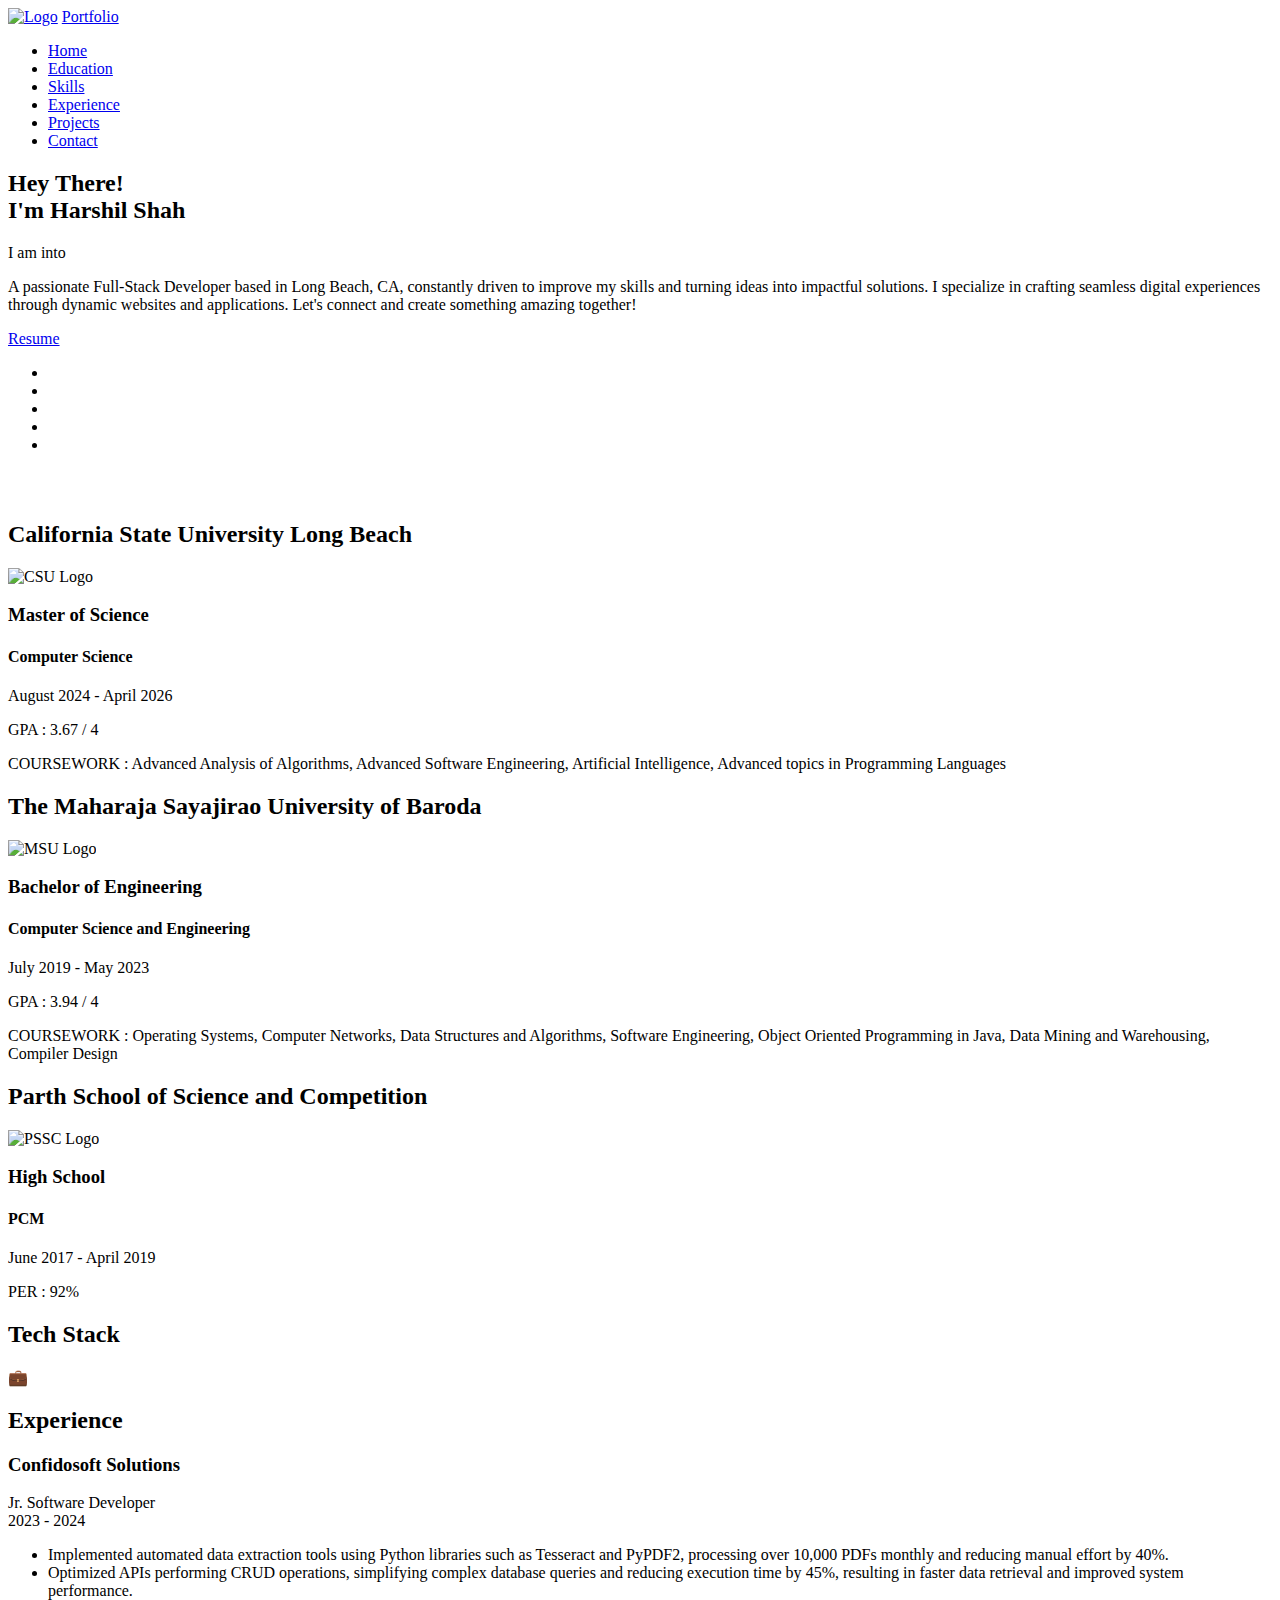
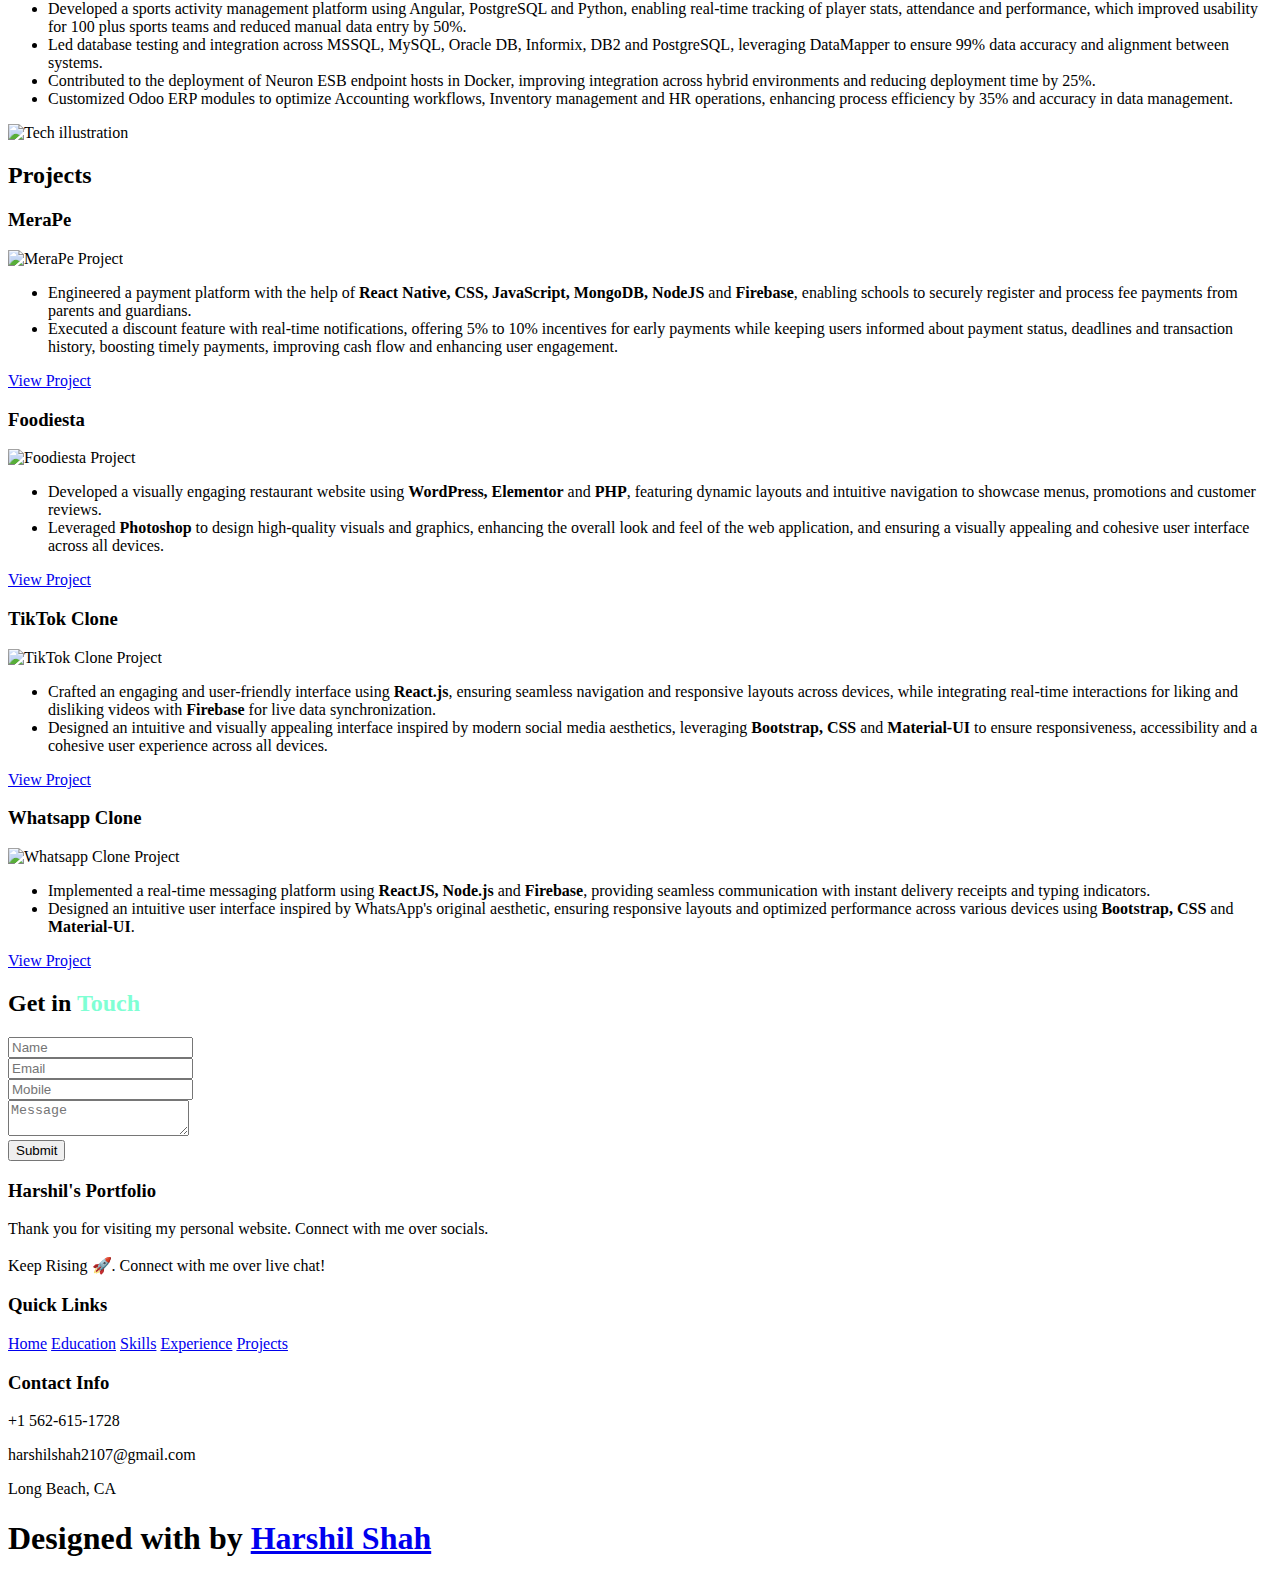
==== index.html @ aabb895e "Error resolved" ====
<!DOCTYPE html>
<html lang="en">

<head>
  <meta charset="UTF-8">
  <meta http-equiv="X-UA-Compatible" content="IE=edge">
  <meta name="viewport" content="width=device-width, initial-scale=1.0">
  <meta name="keywords"
    content="harshil shah, portfolio, harshil, full stack dev, personal portfolio lifecodes, portfolio design, portfolio website, personal portfolio" />
  <meta name="description"
    content="Welcome to Harshil's Portfolio. Full-Stack Web Developer and Android App Developer" />
  <!-- Custom CSS -->
  <link rel="stylesheet" href="./assets/css/style.css">
  <!-- Font Awesome -->
  <link rel="stylesheet" href="https://cdnjs.cloudflare.com/ajax/libs/font-awesome/5.15.3/css/all.min.css" integrity="sha512-iBBXm8fW90+nuLcSKlbmrPcLa0OT92xO1BIsZ+ywDWZCvqsWgccV3gFoRBv0z+8dLJgyAHIhR35VZc2oM/gI1w==" crossorigin="anonymous" referrerpolicy="no-referrer" />
  <!-- Favicon -->
  <link id='favicon' rel="shortcut icon" href="./assets/images/favicon.png" type="image/x-png">
  
  <title>Harshil Shah</title>
</head>

<body oncontextmenu="return false">

  <!-- navbar starts -->
  <header>
    <div class="header-container">
      <div class="logo-container">
        <a href="/"><img class="nameLogo" src="./assets/images/hs.png" alt="Logo"></a>
        <a href="https://www.linkedin.com/in/harshilshah721/" class="logo">Portfolio</a>
      </div>
      <div id="menu" class="fas fa-bars"></div>
      <nav class="navbar">
        <ul>
          <li><a class="active" href="#home">Home</a></li>
          <li><a href="#education">Education</a></li>
          <li><a href="#skills">Skills</a></li>
          <li><a href="#experience">Experience</a></li>
          <li><a href="#work">Projects</a></li>
          <li><a href="#contact">Contact</a></li>
        </ul>
      </nav>
    </div>
  </header>
  <!-- navbar ends -->

  <!-- hero section starts -->
  <section class="home" id="home">

    <div class="content">
      <h2>Hey There!<br /> I'm Harshil <span>Shah</span></h2>
      <p>I am into <span class="typing-text"></span></p>
      <p>A passionate Full-Stack Developer based in Long Beach, CA, constantly driven to improve my skills and turning ideas into impactful solutions. I specialize in crafting seamless digital experiences through dynamic websites and applications. Let's connect and create something amazing together!</p>

      <div class="resume-container">
        <a href="assets/letters/Harshil-Resume.pdf" class="btn" download class="download-icon" target="_blank"
          title="Download Resume"><span>Resume</span>
          <i class="fas fa-arrow-circle-down"></i>
        </a>
      </div>

      <div class="socials ">
        <ul class="social-icons">
          <li><a class="linkedin" aria-label="LinkedIn" href="https://www.linkedin.com/in/harshilshah721/"
              target="_blank"><i class="fab fa-linkedin"></i></a></li>
          <li><a class="github" aria-label="GitHub" href="https://github.com/Harshil721/" target="_blank"><i
                class="fab fa-github"></i></a></li>
          <li><a class="instagram" aria-label="Instagram" href="https://www.instagram.com/harshil.721/"
              target="_blank"><i class="fab fa-instagram"></i></a></li>
          <li><a class="telegram" aria-label="Telegram" href="https://t.me/Harshil721" target="_blank"><i
                class="fab fa-telegram-plane"></i></a></li>
          <li><a class="email" aria-label="Mail" href="mailto:harshilshah2107@gmail.com" target="_blank"><i
                class="fas fa-envelope"></i></a></li>
        </ul>
      </div>
    </div>

    <div class="image">
      <div id="lottie-animation" class="tilt"></div>
    </div>
  </section>
  <!-- hero section ends -->

  <section class="education" id="education">
    <h2 class="heading" style="color: #fff;"><i class="fas fa-graduation-cap"></i> Education </h2>
    <div class="timeline">
      <div class="container left">
        <div class="content">
          <div class="tag">
            <h2>California State University Long Beach</h2>
          </div>
          <div class="desc">
            <img class="imgLogo" src="./assets/images/csulblogo.png" alt="CSU Logo">
            <div class="text-content">
              <h3>Master of Science</h3>
              <h4>Computer Science</h4>
              <p>August 2024 - April 2026</p>
              <p>GPA : 3.67 / 4</p>
            </div>
          </div>
          <div>
            <p class="education-p">
              COURSEWORK : Advanced Analysis of Algorithms, Advanced Software Engineering, Artificial Intelligence, Advanced topics in Programming Languages
            </p>
          </div>
        </div>
      </div>

      <div class="container right">
        <div class="content">
          <div class="tag">
            <h2>The Maharaja Sayajirao University of Baroda</h2>
          </div>
          <div class="desc">
            <img class="imgLogo" src="./assets/images/msulogo.png" alt="MSU Logo">
            <div class="text-content">
              <h3>Bachelor of Engineering</h3>
              <h4>Computer Science and Engineering</h4>
              <p>July 2019 - May 2023</p>
              <p>GPA : 3.94 / 4</p>
            </div>
          </div>
          <div>
            <p class="education-p">
              COURSEWORK : Operating Systems, Computer Networks, Data Structures and Algorithms, Software Engineering, Object Oriented Programming in Java, Data Mining and Warehousing, Compiler Design
            </p>
          </div>
        </div>
      </div>

      <div class="container left">
        <div class="content">
          <div class="tag">
            <h2>Parth School of Science and Competition</h2>
          </div>
          <div class="desc">
            <img class="imgLogo" src="./assets/images/pssclogo.jpg" alt="PSSC Logo">
            <div class="text-content">
              <h3>High School</h3>
              <h4>PCM</h4>
              <p>June 2017 - April 2019</p>
              <p>PER : 92%</p>
            </div>
          </div>
        </div>
      </div>

      <!-- Add more Education entries as needed -->
    </div>
  </section>

  <!-- skills section starts -->
  <section class="skills" id="skills">
    <h2 class="heading"><i class="fas fa-laptop-code"></i> Tech <span>Stack</span></h2>
    <div class="container">
      <div class="row" id="skillsContainer">
      </div>
    </div>
  </section>
  <!-- skills section ends -->

  <section class="experience-section" id="experience">
    <div class="container">
      <div class="section-header">
        <div class="header-content">
          <div class="briefcase-icon">💼</div>
          <h2>Experience</h2>
        </div>
      </div>
      
      <div class="experience-card">
        <div class="card-content">
          <div class="left-content">
            <div class="company-details">
              <h3>Confidosoft Solutions</h3>
              <div class="role">Jr. Software Developer</div>
              <div class="timeline">2023 - 2024</div>
            </div>
            
            <ul class="experience-list">
              <li>
                <div class="dot"></div>
                <span>Implemented automated data extraction tools using <span class="highlight">Python</span> libraries such as <span class="highlight">Tesseract</span> and <span class="highlight">PyPDF2</span>, processing over <span class="highlight">10,000</span> PDFs monthly and reducing manual effort by <span class="highlight">40%</span>.</span>
              </li>
              <li>
                <div class="dot"></div>
                <span>Optimized APIs performing <span class="highlight">CRUD operations</span>, simplifying complex database queries and reducing execution time by <span class="highlight">45%</span>, resulting in faster data retrieval and improved system performance.</span>
              </li>
              <li>
                <div class="dot"></div>
                <span>Developed a sports activity management platform using <span class="highlight">Angular</span>, <span class="highlight">PostgreSQL</span> and <span class="highlight">Python</span>, enabling real-time tracking of player stats, attendance and performance, which improved usability for <span class="highlight">100</span> plus sports teams and reduced manual data entry by <span class="highlight">50%</span>.</span>
              </li>
              <li>
                <div class="dot"></div>
                <span>Led database testing and integration across <span class="highlight">MSSQL, MySQL, Oracle DB, Informix, DB2</span> and <span class="highlight">PostgreSQL</span>, leveraging <span class="highlight">DataMapper</span> to ensure <span class="highlight">99%</span> data accuracy and alignment between systems.</span>
              </li>
              <li>
                <div class="dot"></div>
                <span>Contributed to the deployment of <span class="highlight">Neuron ESB endpoint hosts in Docker</span>, improving integration across hybrid environments and reducing deployment time by <span class="highlight">25%</span>.</span>
              </li>
              <li>
                <div class="dot"></div>
                <span>Customized <span class="highlight">Odoo ERP modules</span> to optimize Accounting workflows, Inventory management and HR operations, enhancing process efficiency by <span class="highlight">35%</span> and accuracy in data management.</span>
              </li>
            </ul>
          </div>
          
          <div class="right-content">
            <div class="image-container">
              <img src="./assets/images/techImg.gif" alt="Tech illustration">
            </div>
          </div>
        </div>
      </div>
    </div>
  </section>

  <!-- work project section starts -->
  <section class="work" id="work">
    <h2 class="heading"><i class="fas fa-laptop-code"></i> Projects</h2>
    
    <div class="projects-container">
      <div class="project-card">
        <h3 class="project-title">MeraPe</h3>
        <img class="project-image" src="./assets/images/merape-img.png" alt="MeraPe Project">
        <div class="project-content">
          <ul class="project-description">
            <li>Engineered a payment platform with the help of <b>React Native, CSS, JavaScript, MongoDB, NodeJS</b> and <b>Firebase</b>, enabling schools to securely register and process fee payments from parents and guardians.</li>
            <li>Executed a discount feature with real-time notifications, offering 5% to 10% incentives for early payments while keeping users informed about payment status, deadlines and transaction history, boosting timely payments, improving cash flow and enhancing user engagement.</li>
          </ul>
          <a href="https://github.com/Harshil721/Merapay" class="github-link" target="_blank">
            <i class="fab fa-github"></i> View Project
          </a>
        </div>
      </div>
  
      <div class="project-card">
        <h3 class="project-title">Foodiesta</h3>
        <img class="project-image" src="./assets/images/foodiesta.png" alt="Foodiesta Project">
        <div class="project-content">
          <ul class="project-description">
            <li>Developed a visually engaging restaurant website using <b>WordPress, Elementor</b> and <b>PHP</b>, featuring dynamic layouts and intuitive navigation to showcase menus, promotions and customer reviews.</li>
            <li>Leveraged <b>Photoshop</b> to design high-quality visuals and graphics, enhancing the overall look and feel of the web application, and ensuring a visually appealing and cohesive user interface across all devices.</li>
          </ul>
          <a href="https://github.com/Harshil721/Foodiesta" class="github-link" target="_blank">
            <i class="fab fa-github"></i> View Project
          </a>
        </div>
      </div>
  
      <div class="project-card">
        <h3 class="project-title">TikTok Clone</h3>
        <img class="project-image" src="./assets/images/tiktok_clone.png" alt="TikTok Clone Project">
        <div class="project-content">
          <ul class="project-description">
            <li>Crafted an engaging and user-friendly interface using <b>React.js</b>, ensuring seamless navigation and responsive layouts across devices, while integrating real-time interactions for liking and disliking videos with <b>Firebase</b> for live data synchronization.</li>
            <li>Designed an intuitive and visually appealing interface inspired by modern social media aesthetics, leveraging <b>Bootstrap, CSS</b> and <b>Material-UI</b> to ensure responsiveness, accessibility and a cohesive user experience across all devices.</li>
          </ul>
          <a href="https://github.com/Harshil721/tiktok-clone" class="github-link" target="_blank">
            <i class="fab fa-github"></i> View Project
          </a>
        </div>
      </div>

      <div class="project-card">
        <h3 class="project-title">Whatsapp Clone</h3>
        <img class="project-image" src="./assets/images/whatsapp-clone.png" alt="Whatsapp Clone Project">
        <div class="project-content">
          <ul class="project-description">
            <li>Implemented a real-time messaging platform using <b>ReactJS, Node.js</b> and <b>Firebase</b>, providing seamless communication with instant delivery receipts and typing indicators.</li>
            <li>Designed an intuitive user interface inspired by WhatsApp's original aesthetic, ensuring responsive layouts and optimized performance across various devices using <b>Bootstrap, CSS</b> and <b>Material-UI</b>.</li>
          </ul>
          <a href="https://github.com/Harshil721/WhatsAppClone" class="github-link" target="_blank">
            <i class="fab fa-github"></i> View Project
          </a>
        </div>
      </div>
    </div>
  </section>
  <!-- work project section ends -->

  <!-- contact section starts -->
  <section class="contact" id="contact">
    <h2 class="heading"><i class="fas fa-headset"></i> Get in <span style="color: aquamarine;">Touch</span></h2>
    <div class="container">
      <div class="content">
        <div class="image-box">
          <div id="email-animation"></div>
        </div>
        <form action="https://formsubmit.co/14391998ef6fe282751af3a85d700f39" method="POST">
          <div class="form-group">
            <div class="field">
              <input type="text" name="name" placeholder="Name" required>
              <i class='fas fa-user'></i>
            </div>
            <div class="field">
              <input type="email" name="email" placeholder="Email" required>
              <i class='fas fa-envelope'></i>
            </div>
            <div class="field">
              <input type="text" name="phone" placeholder="Mobile">
              <i class='fas fa-phone-alt'></i>
            </div>
            <div class="message">
              <textarea placeholder="Message" name="message" required></textarea>
              <i class="fas fa-comment-dots"></i>
            </div>
          </div>
          <div class="button-area">
            <button type="submit">
              Submit 
            </button>
          </div>
        </form>
      </div>
    </div>
  </section>
  <!-- contact section ends -->


  <!-- footer section starts -->
  <section class="footer">

    <div class="box-container">

      <div class="box">
        <h3>Harshil's Portfolio</h3>
        <p>Thank you for visiting my personal website. Connect with me over socials. <br /> <br /> Keep Rising 🚀.
          Connect with me over live chat!</p>
      </div>

      <div class="box">
        <h3>Quick Links</h3>
        <a href="#home"><i class="fas fa-chevron-circle-right"></i> Home</a>
        <a href="#education"><i class="fas fa-chevron-circle-right"></i> Education</a>
        <a href="#skills"><i class="fas fa-chevron-circle-right"></i> Skills</a>
        <a href="#experience"><i class="fas fa-chevron-circle-right"></i> Experience</a>
        <a href="#work"><i class="fas fa-chevron-circle-right"></i> Projects</a>
      </div>

      <div class="box">
        <h3>Contact Info</h3>
        <p> <i class="fas fa-phone"></i>+1 562-615-1728</p>
        <p> <i class="fas fa-envelope"></i>harshilshah2107@gmail.com</p>
        <p> <i class="fas fa-map-marked-alt"></i>Long Beach, CA</p>
        <div class="share">

          <a href="https://www.linkedin.com/in/harshilshah721" class="fab fa-linkedin" aria-label="LinkedIn"
            target="_blank"></a>
          <a href="https://github.com/Harshil721" class="fab fa-github" aria-label="GitHub" target="_blank"></a>
          <a href="https://www.instagram.com/harshil.721/" class="fab fa-instagram" aria-label="Instagram"
            target="_blank"></a>
          <a href="https://t.me/Harshil721" class="fab fa-telegram-plane" aria-label="Telegram" target="_blank"></a>
          <a href="mailto:harshilshah2107@gmail.com" class="fas fa-envelope" aria-label="Mail" target="_blank"></a>
        </div>
      </div>
    </div>

    <h1 class="credit">Designed with <i class="fa fa-heart pulse"></i> by <a
        href="https://www.linkedin.com/in/harshilshah721"> Harshil Shah</a></h1>

  </section>
  <!-- footer section ends -->

  <!-- scroll top btn -->
  <a href="#home" aria-label="ScrollTop" class="fas fa-angle-up" id="scroll-top"></a>
  <!-- scroll back to top -->

  <!-- ==== ALL MAJOR JAVASCRIPT CDNS STARTS ==== -->
  <!-- jquery cdn -->
  <script src="https://cdnjs.cloudflare.com/ajax/libs/jquery/3.6.0/jquery.min.js"
    integrity="sha512-894YE6QWD5I59HgZOGReFYm4dnWc1Qt5NtvYSaNcOP+u1T9qYdvdihz0PPSiiqn/+/3e7Jo4EaG7TubfWGUrMQ=="
    crossorigin="anonymous" referrerpolicy="no-referrer"></script>

  <!-- typed.js cdn -->
  <script src="https://cdnjs.cloudflare.com/ajax/libs/typed.js/2.0.5/typed.min.js"
    integrity="sha512-1KbKusm/hAtkX5FScVR5G36wodIMnVd/aP04af06iyQTkD17szAMGNmxfNH+tEuFp3Og/P5G32L1qEC47CZbUQ=="
    crossorigin="anonymous" referrerpolicy="no-referrer"></script>

  <!-- particle.js links -->
  <script src="https://cdnjs.cloudflare.com/ajax/libs/bodymovin/5.10.2/lottie.min.js"></script>

  <script>
    // Load the JSON animation using Lottie
    lottie.loadAnimation({
      container: document.getElementById('lottie-animation'), // the container to render the animation
      renderer: 'svg',
      loop: true,
      autoplay: true,
      path: './assets/animations/home.json' // Update the path to your JSON file
    });

    const animationContainer = document.getElementById('lottie-animation');
    animationContainer.style.width = '400px';
    animationContainer.style.height = '395px';
    animationContainer.style.marginLeft = '50px';
  </script>

  <script>
    // Load the Lottie Animation
    lottie.loadAnimation({
      container: document.getElementById('email-animation'), // Animation container
      renderer: 'svg',
      loop: true,
      autoplay: true,
      path: './assets/animations/backend.json', // Replace with actual JSON path
    });

    const emailAnimationContainer = document.getElementById('email-animation');
    emailAnimationContainer.style.width = '400px';
    emailAnimationContainer.style.height = '395px';
    
  </script>

  <!-- scroll reveal anim -->
  <script src="https://unpkg.com/scrollreveal"></script>

  <!-- ==== ALL MAJOR JAVASCRIPT CDNS ENDS ==== -->

  <script src="./assets/js/script.js"></script>

</body>

</html>
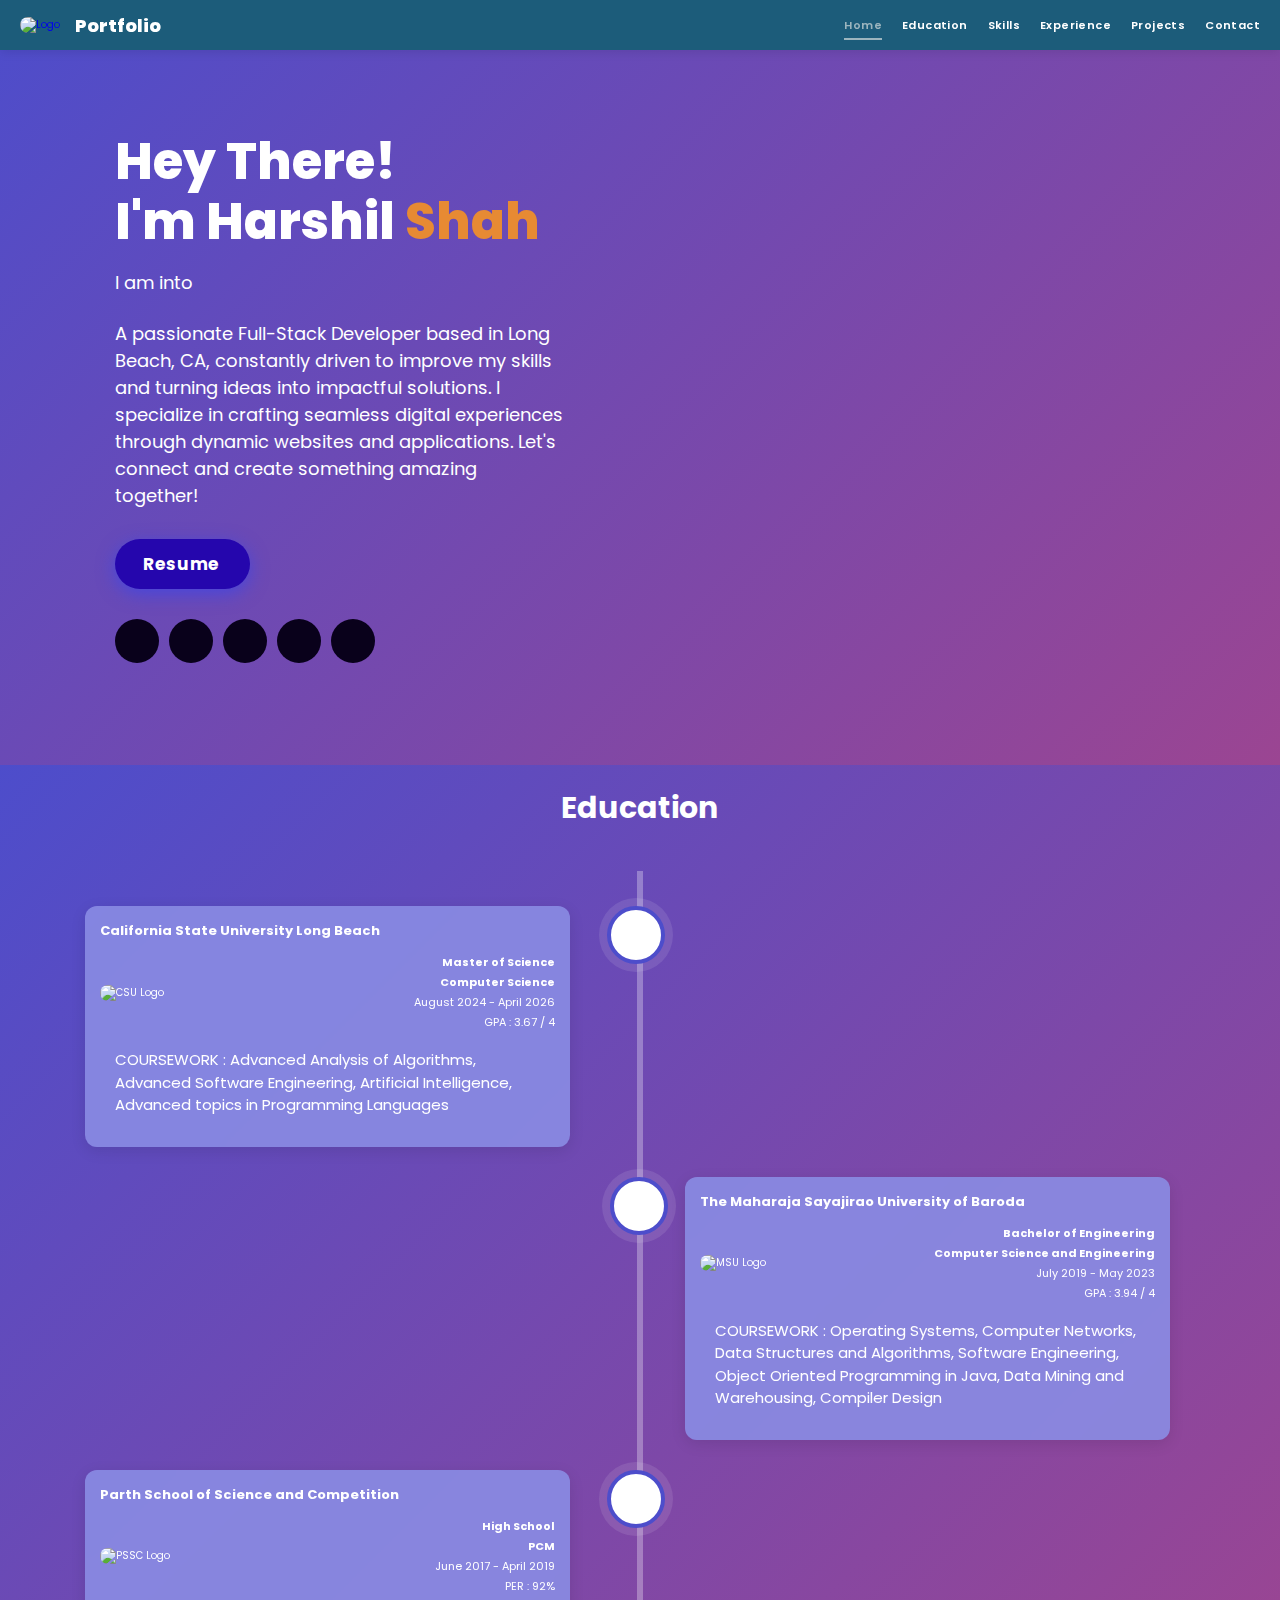
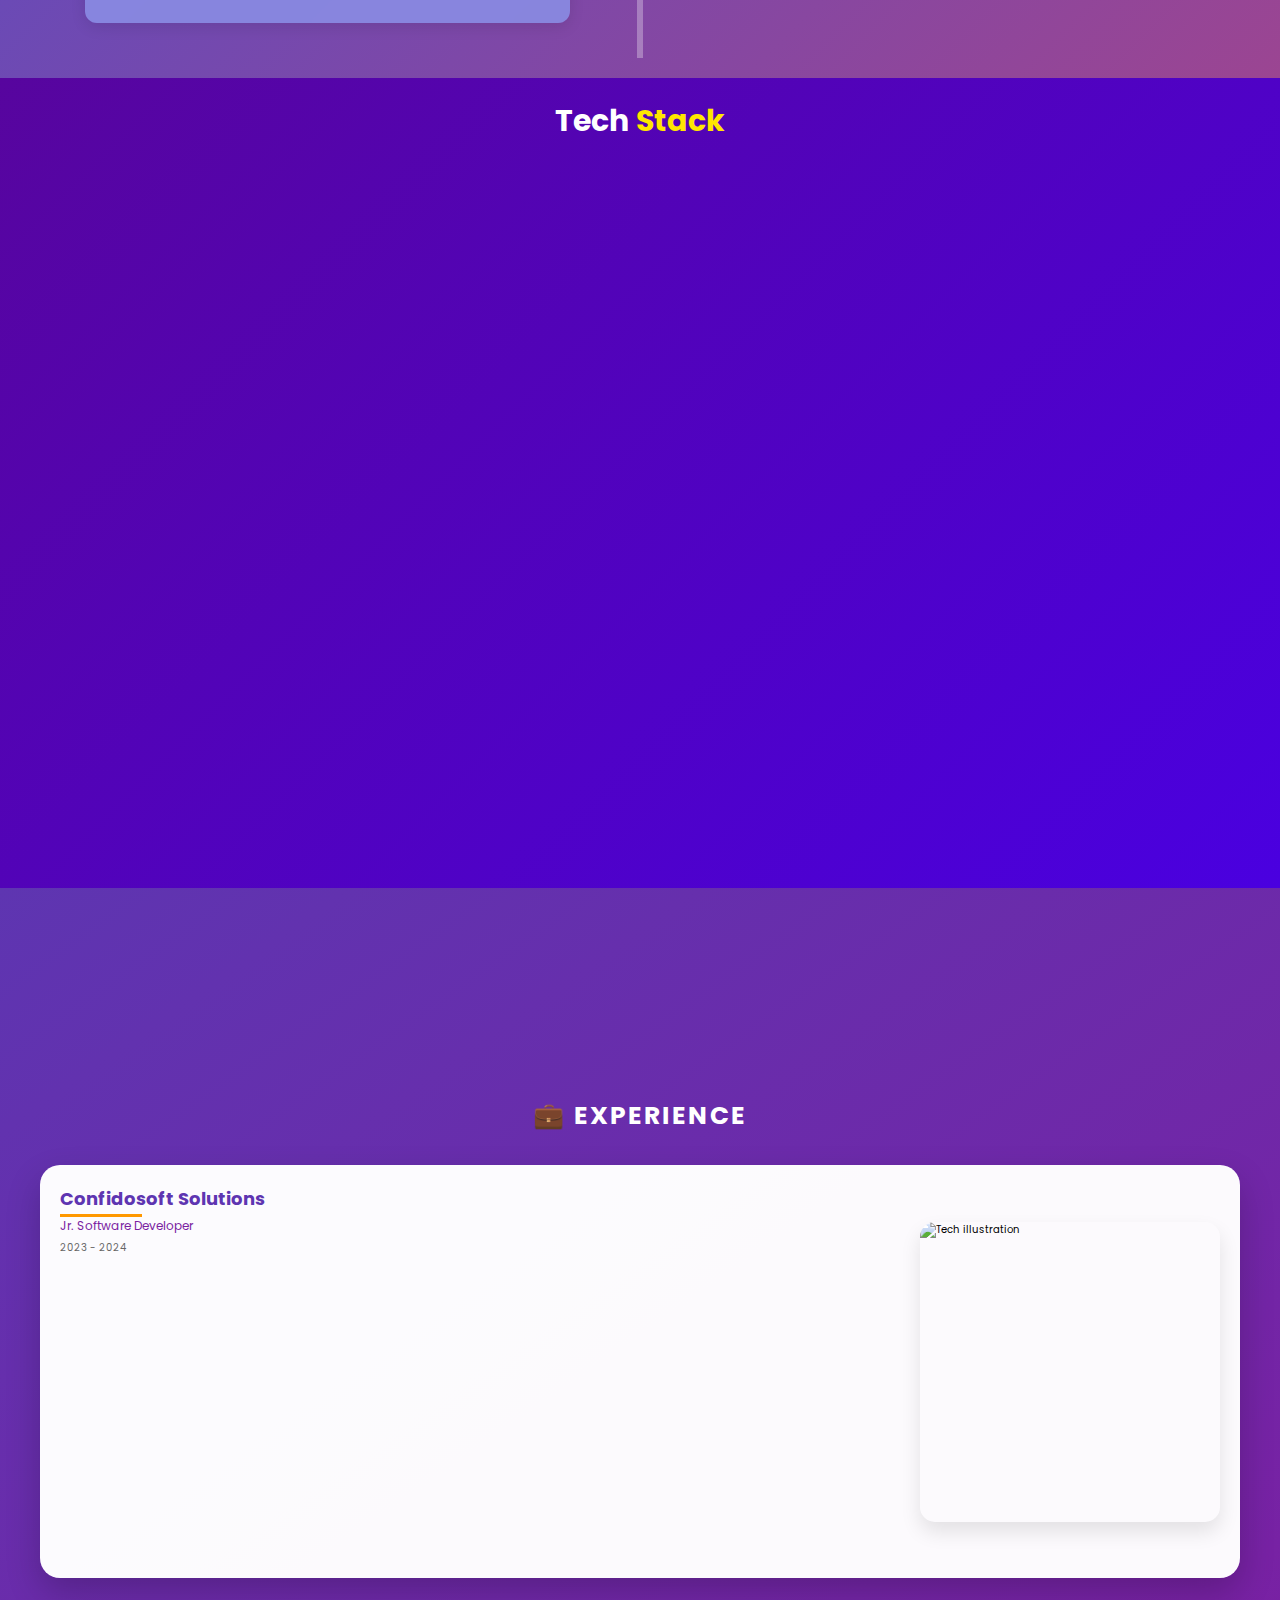
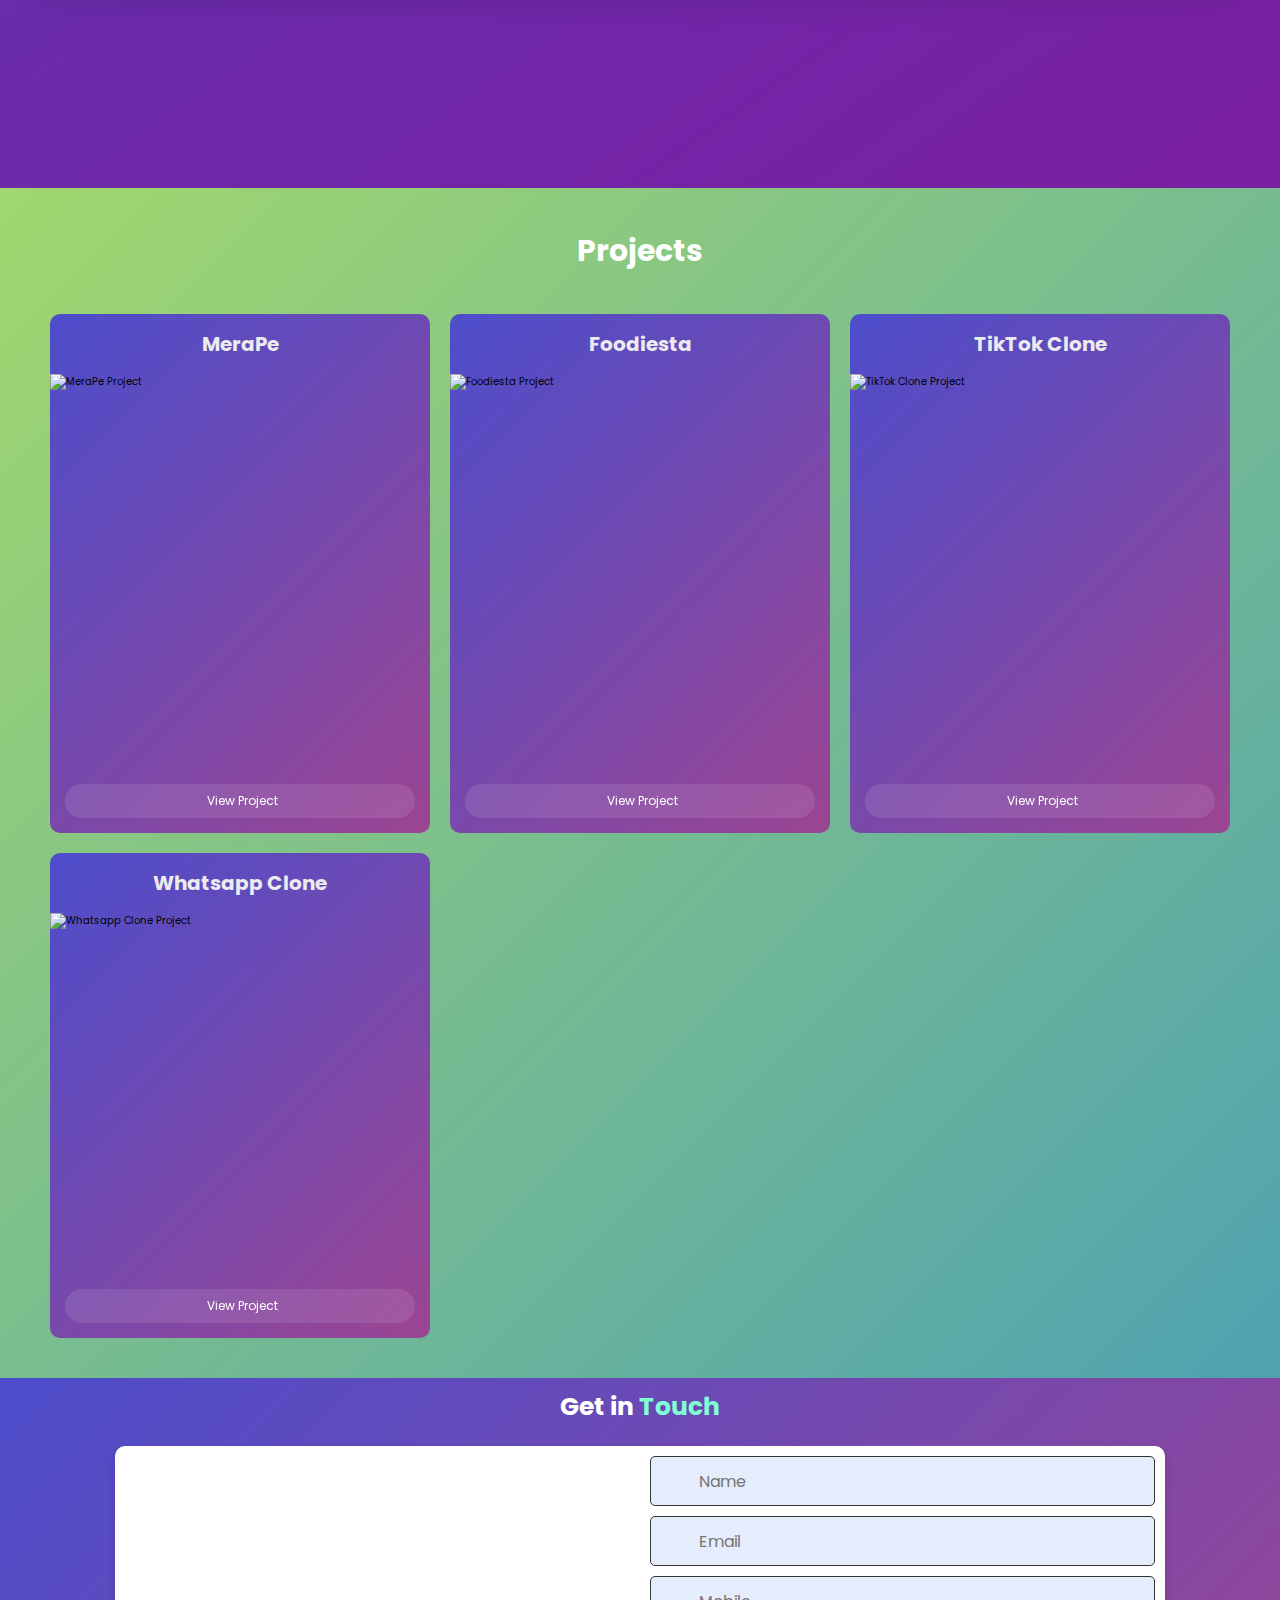
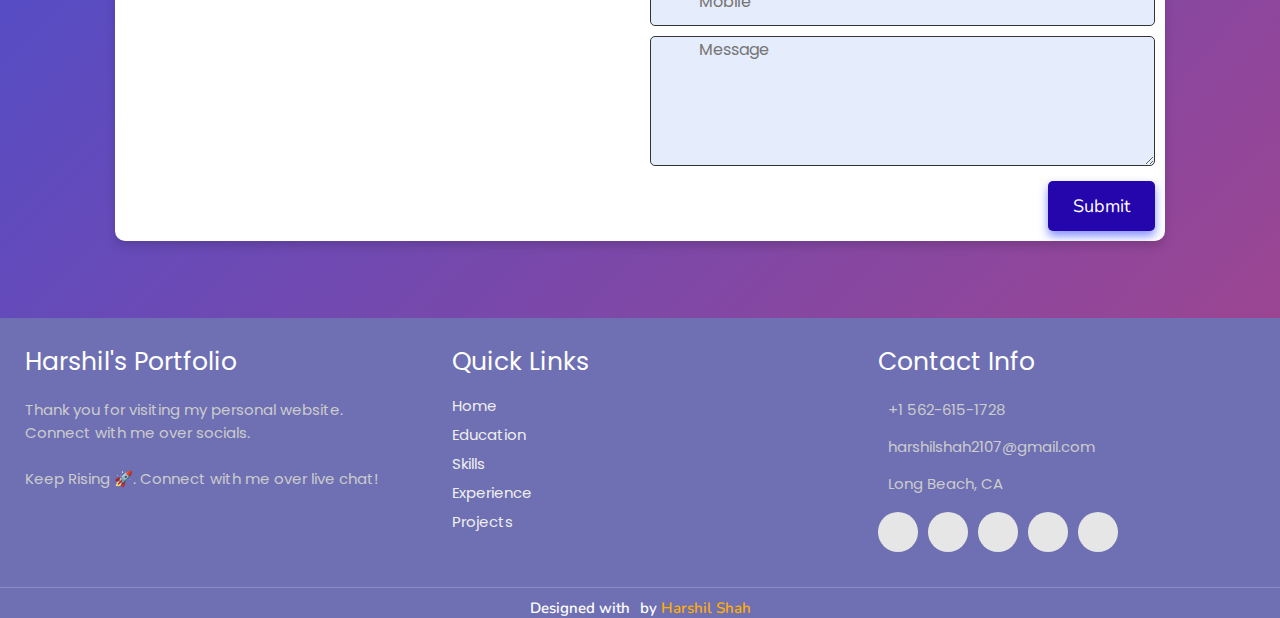
==== commit 151fc484: "Form submission and navbar improvements" ====
--- a/index.html
+++ b/index.html
@@ -28,6 +28,7 @@
         <a href="/"><img class="nameLogo" src="./assets/images/hs.png" alt="Logo"></a>
         <a href="https://www.linkedin.com/in/harshilshah721/" class="logo">Portfolio</a>
       </div>
+      
       <div id="menu" class="fas fa-bars"></div>
       <nav class="navbar">
         <ul>
--- a/assets/css/style.css
+++ b/assets/css/style.css
@@ -0,0 +1,1800 @@
+@import url("https://fonts.googleapis.com/css2?family=Poppins:wght@400;600;700&display=swap");
+@import url("https://fonts.googleapis.com/css2?family=Nunito:ital,wght@0,300;0,400;0,600;0,700;1,300;1,400&display=swap");
+
+* {
+  margin: 0;
+  padding: 0;
+  box-sizing: border-box;
+  text-decoration: none;
+  outline: none;
+  border: none;
+  text-transform: none;
+  transition: all 0.2s linear;
+}
+html {
+  font-size: 62.5%;
+  overflow-x: hidden;
+  scroll-behavior: smooth;
+}
+body {
+  background: #f7f7f7;
+  font-family: "Poppins", sans-serif;
+}
+
+*::selection {
+  background: #2b3dda;
+  color: #fff;
+}
+
+html {
+  font-size: 62.5%;
+  overflow-x: hidden;
+}
+html::-webkit-scrollbar {
+  width: 0.8rem;
+}
+html::-webkit-scrollbar-track {
+  background: rgb(235, 202, 245);
+}
+html::-webkit-scrollbar-thumb {
+  background: #420177;
+}
+
+/* pre loader start */
+.loader-container {
+  position: fixed;
+  top: 0;
+  left: 0;
+  z-index: 10000;
+  background: #e6eff1;
+  display: flex;
+  align-items: center;
+  justify-content: center;
+  height: 100%;
+  width: 100%;
+}
+
+.nameLogo
+{
+  height: 35px;
+  width: 35px;
+  border-radius: 17px;
+  margin-right: 5px;
+}
+
+.imgLogo
+{
+  height: 75px;
+  width: 75px;
+  border-radius: 15px;
+}
+
+/* navbar starts */
+header {
+  position: fixed;
+  top: 0;
+  left: 0;
+  right: 0;
+  z-index: 1000;
+  background-color: #1c5c7a;
+  box-shadow: 0 2px 10px rgba(0, 0, 0, 0.1);
+  padding: 0.5rem 2rem;
+  transition: all 0.3s ease;
+}
+
+header.scrolled {
+  background-color: rgba(28, 92, 122, 0.95);
+  backdrop-filter: blur(10px);
+  padding: 0.3rem 2rem;
+}
+
+.header-container {
+  max-width: 1400px;
+  margin: 0 auto;
+  display: flex;
+  align-items: center;
+  justify-content: space-between;
+  height: 4rem;
+}
+
+.logo-container {
+  display: flex;
+  align-items: center;
+  gap: 1rem;
+}
+
+.nameLogo {
+  height: 3rem;
+  width: auto;
+  transition: transform 0.3s ease;
+}
+
+.nameLogo:hover {
+  transform: scale(1.05);
+}
+
+.logo {
+  font-size: 1.8rem;
+  font-weight: 800;
+  color: #fff;
+  text-decoration: none;
+  transition: all 0.3s ease;
+}
+
+.logo:hover {
+  color: #f93838;
+  transform: translateY(-2px);
+}
+
+.navbar {
+  margin-left: auto;
+}
+
+.navbar ul {
+  list-style: none;
+  display: flex;
+  gap: 2rem;
+  margin: 0;
+  padding: 0;
+}
+
+.navbar ul li {
+  position: relative;
+}
+
+.navbar ul li a {
+  font-size: 1.1rem;
+  color: #fff;
+  font-weight: 600;
+  text-decoration: none;
+  letter-spacing: 0.04rem;
+  padding: 0.5rem 0;
+  transition: all 0.3s ease;
+  position: relative;
+}
+
+.navbar ul li a::after {
+  content: '';
+  position: absolute;
+  bottom: -2px;
+  left: 0;
+  width: 0;
+  height: 2px;
+  background-color: #9cb5be;
+  transition: width 0.3s ease;
+}
+
+.navbar ul li a:hover::after,
+.navbar ul li a.active::after {
+  width: 100%;
+}
+
+.navbar ul li a:hover,
+.navbar ul li a.active {
+  color: #9cb5be;
+}
+#menu {
+  font-size: 2rem;
+  cursor: pointer;
+  color: #fff;
+  display: none;
+  z-index: 1001;
+}
+
+@media (max-width: 768px) {
+  #menu {
+    display: block !important;  /* Force display of menu icon */
+  }
+
+  .navbar {
+    position: fixed;
+    top: 4.8rem;
+    right: -100%;
+    width: 80%;
+    max-width: 300px;
+    height: calc(100vh - 4.8rem);
+    background-color: #3d4095;
+    transition: all 0.3s ease-in-out;
+    box-shadow: -5px 0 15px rgba(0, 0, 0, 0.1);
+    overflow-y: auto;
+    z-index: 1000;
+  }
+
+  .navbar.nav-toggle {
+    right: 0;
+  }
+
+  .navbar ul {
+    flex-direction: column;
+    padding: 2rem;
+    gap: 1rem;
+  }
+
+  .navbar ul li {
+    width: 100%;
+  }
+
+  .navbar ul li a {
+    display: block;
+    padding: 1rem;
+    font-size: 1.2rem;
+    border-radius: 0.5rem;
+    transition: all 0.3s ease;
+  }
+}
+
+#menu:hover {
+  transform: scale(1.1);
+}
+
+@media (max-width: 1024px) {
+  .header-container {
+    padding: 0 1rem;
+  }
+  
+  .logo {
+    font-size: 1.6rem;
+  }
+  
+  .navbar ul {
+    gap: 1.5rem;
+  }
+}
+
+@media (max-width: 768px) {
+  #menu {
+    display: block !important;  /* Force display of menu icon */
+  }
+
+  .navbar {
+    position: fixed;
+    top: 4.8rem;
+    right: -100%;
+    width: 80%;
+    max-width: 300px;
+    height: calc(100vh - 4.8rem);
+    background-color: #3d4095;
+    transition: all 0.3s ease-in-out;
+    box-shadow: -5px 0 15px rgba(0, 0, 0, 0.1);
+    overflow-y: auto;
+    z-index: 1000;
+  }
+
+  .navbar.nav-toggle {
+    right: 0;
+  }
+
+  .navbar ul {
+    flex-direction: column;
+    padding: 2rem;
+    gap: 1rem;
+  }
+
+  .navbar ul li {
+    width: 100%;
+  }
+
+  .navbar ul li a {
+    display: block;
+    padding: 1rem;
+    font-size: 1.2rem;
+    border-radius: 0.5rem;
+    transition: all 0.3s ease;
+  }
+}
+
+@media (max-width: 480px) {
+  .logo-container {
+    gap: 0.5rem;
+  }
+  
+  .nameLogo {
+    height: 2.5rem;
+  }
+  
+  .logo {
+    font-size: 1.4rem;
+  }
+
+  .navbar {
+    width: 100%;
+    max-width: none;
+  }
+}
+
+/* Animation for menu items */
+@keyframes slideIn {
+  from {
+    opacity: 0;
+    transform: translateX(100px);
+  }
+  to {
+    opacity: 1;
+    transform: translateX(0);
+  }
+}
+
+.nav-toggle ul li {
+  animation: slideIn 0.3s ease forwards;
+  opacity: 0;
+}
+
+.nav-toggle ul li:nth-child(1) { animation-delay: 0.1s; }
+.nav-toggle ul li:nth-child(2) { animation-delay: 0.2s; }
+.nav-toggle ul li:nth-child(3) { animation-delay: 0.3s; }
+.nav-toggle ul li:nth-child(4) { animation-delay: 0.4s; }
+.nav-toggle ul li:nth-child(5) { animation-delay: 0.5s; }
+.nav-toggle ul li:nth-child(6) { animation-delay: 0.6s; }
+/* hamburger icon ends */
+
+.home {
+  background: linear-gradient(135deg, #4d4dcb, #9b4592);
+  display: flex;
+  flex-wrap: wrap;
+  gap: 3rem;
+  min-height: 85vh;
+  align-items: center;
+  padding: 5rem 9%;
+  overflow-x: hidden;
+}
+
+.home .content {
+  flex: 1 1 40rem;
+  padding-top: 1rem;
+  z-index: 1;
+}
+
+.home .content h2 {
+  font-size: 5rem;
+  font-weight: 800;
+  color: #fff;
+  line-height: 1.2;
+  margin-top: 2rem; /* Ensure it doesn't touch the navbar */
+}
+
+.home .content h2 span {
+  font-size: 5rem;
+  font-weight: 800;
+  color: #e78a33;
+}
+
+.home .content p {
+  font-size: 1.8rem;
+  color: #fff;
+  padding: 1rem 0;
+  max-width: 45rem;
+  line-height: 1.5;
+}
+
+.home .content p span {
+  color: rgb(162, 220, 62);
+  font-size: 2.5rem;
+  font-weight: 600;
+  padding: 0;
+}
+
+.home .image {
+  flex: 1 1 auto;
+  z-index: 1;
+  display: flex;
+  justify-content: center;
+  align-items: center;
+}
+
+.home .image img,
+.home .image #lottie-animation {
+  width: 100%;
+  max-width: 500px; /* Increase the maximum width of the GIF */
+  height: auto;
+  object-fit: contain; /* Maintain aspect ratio */
+}
+
+/* Remove any unnecessary background beside the GIF */
+.home .image::after {
+  content: none; /* Remove any pseudo-element causing the gradient block */
+}
+
+.home .btn {
+  display: inline-block;
+  padding: 1.2rem 2.8rem;
+  background: #2506ad;
+  border-radius: 4em;
+  box-shadow: 0px 5px 18px rgba(48, 68, 247, 0.6);
+  color: #fff;
+  letter-spacing: 0.1rem;
+  font-weight: 600;
+  font-size: 1.6rem;
+  transition: 0.3s;
+  margin-top: 2rem;
+}
+
+.home .btn span {
+  font-weight: 700;
+  font-size: 1.7rem;
+  letter-spacing: 0.1rem;
+}
+
+.home .btn i {
+  margin-left: 0.3rem;
+  font-size: 1.5rem;
+  transition: 0.3s;
+}
+
+.home .btn:hover {
+  background: #1a047e;
+}
+
+.home .btn:hover i {
+  transform: translateX(5px);
+}
+
+.socials {
+  margin-top: 3rem;
+}
+
+.socials .social-icons {
+  padding: 0;
+  margin: 0;
+  list-style: none;
+  display: flex;
+  gap: 1rem;
+}
+
+.social-icons a {
+  font-size: 2rem;
+  display: flex;
+  align-items: center;
+  justify-content: center;
+  color: #00d9ff;
+  background-color: #09011b;
+  width: 44px;
+  height: 44px;
+  border-radius: 50%;
+  transition: all 0.2s linear;
+}
+
+/* Hover states for social icons */
+.social-icons a:hover {
+  color: #fff;
+}
+
+.social-icons a.linkedin:hover { background-color: #007bb6; }
+.social-icons a.github:hover { background-color: #3d3b3d; }
+.social-icons a.instagram:hover { background-color: #ee00da; }
+.social-icons a.telegram:hover { background-color: #0088cc; }
+.social-icons a.email:hover { background-color: #3d3b3d; }
+
+/* Media Queries */
+@media (max-width: 768px) {
+  .home {
+    flex-direction: column; /* Stack content and image */
+    text-align: center;
+  }
+
+  .home .image img,
+  .home .image #lottie-animation {
+    max-width: 80%; /* Scale the GIF for smaller screens */
+    height: auto;
+  }
+
+  .home .content h2 {
+    font-size: 4rem;
+    margin-top: 1rem;
+  }
+}
+
+@media (max-width: 450px) {
+  .home {
+    padding: 3rem 2rem;
+  }
+
+  .home .image img,
+  .home .image #lottie-animation {
+    max-width: 100%; /* Allow GIF to occupy the full width */
+  }
+
+  .home .content h2 {
+    font-size: 3.5rem;
+  }
+}
+/* hero media queries ends*/
+/* hero section end */
+
+/* skills section starts */
+/* Default styling */
+.skills {
+  min-height: 90vh;
+  background: linear-gradient(135deg, #57059e, #4a00e0);
+  padding: 2rem 0;
+}
+
+.skills h2 {
+  color: #fff;
+  text-align: center;
+  margin-bottom: 3rem;
+}
+
+.skills .heading span {
+  color: #FFE600;
+}
+
+.skills .container {
+  width: 90%;
+  max-width: 1400px;
+  margin: 0 auto;
+  padding: 1rem;
+}
+
+.skills .row {
+  display: grid;
+  grid-template-columns: repeat(auto-fit, minmax(150px, 1fr));
+  gap: 2rem;
+  justify-items: center;
+}
+
+.skills .bar {
+  perspective: 1000px;
+  width: 150px;
+  height: 150px;
+  cursor: pointer;
+  opacity: 0;
+  transform: translateY(50px);
+  animation: fadeInUp 0.5s ease forwards;
+}
+
+.skills .bar:nth-child(n) {
+  animation-delay: calc(0.1s * var(--i, 1));
+}
+
+.skills .bar .info {
+  position: relative;
+  width: 100%;
+  height: 100%;
+  transform-style: preserve-3d;
+  transition: transform 0.6s cubic-bezier(0.4, 0, 0.2, 1);
+}
+
+.skills .bar:hover .info {
+  transform: rotateY(180deg);
+}
+
+.skills .info .front,
+.skills .info .back {
+  position: absolute;
+  width: 100%;
+  height: 100%;
+  backface-visibility: hidden;
+  border-radius: 15px;
+  display: flex;
+  flex-direction: column;
+  align-items: center;
+  justify-content: center;
+  padding: 1rem;
+}
+
+.skills .info .front {
+  background: rgba(0, 0, 22, 0.8);
+  box-shadow: 0 4px 15px rgba(0, 0, 0, 0.2);
+  backdrop-filter: blur(5px);
+}
+
+.skills .info .back {
+  background: rgba(255, 255, 255, 0.9);
+  transform: rotateY(180deg);
+  color: #4a00e0;
+}
+
+.skills .info img {
+  width: 60px;
+  height: 60px;
+  object-fit: contain;
+  margin-bottom: 0.5rem;
+  filter: drop-shadow(0 0 8px rgba(255, 255, 255, 0.3));
+}
+
+.skills .info span {
+  font-size: 1rem;
+  font-weight: 500;
+  text-align: center;
+  color: #fff;
+}
+
+.skills .info .back span {
+  color: #4a00e0;
+  font-size: 0.9rem;
+  line-height: 1.4;
+}
+
+@keyframes fadeInUp {
+  from {
+    opacity: 0;
+    transform: translateY(50px);
+  }
+  to {
+    opacity: 1;
+    transform: translateY(0);
+  }
+}
+
+/* Float animation on hover */
+@keyframes float {
+  0% {
+    transform: translateY(0px);
+  }
+  50% {
+    transform: translateY(-10px);
+  }
+  100% {
+    transform: translateY(0px);
+  }
+}
+
+.skills .bar:hover {
+  animation: float 2s ease-in-out infinite;
+}
+
+/* Glowing effect */
+.skills .bar::after {
+  content: '';
+  position: absolute;
+  top: -2px;
+  left: -2px;
+  right: -2px;
+  bottom: -2px;
+  background: linear-gradient(45deg, #ff0099, #00ff00, #00c3ff, #ff0099);
+  z-index: -1;
+  border-radius: 16px;
+  background-size: 400%;
+  animation: glowing 20s linear infinite;
+  opacity: 0;
+  transition: opacity 0.3s ease-in-out;
+}
+
+.skills .bar:hover::after {
+  opacity: 1;
+}
+
+@keyframes glowing {
+  0% {
+    background-position: 0 0;
+  }
+  50% {
+    background-position: 400% 0;
+  }
+  100% {
+    background-position: 0 0;
+  }
+}
+
+/* Media Queries */
+@media screen and (max-width: 768px) {
+  .skills .row {
+    grid-template-columns: repeat(auto-fit, minmax(120px, 1fr));
+    gap: 1.5rem;
+  }
+  
+  .skills .bar {
+    width: 120px;
+    height: 120px;
+  }
+  
+  .skills .info img {
+    width: 45px;
+    height: 45px;
+  }
+}
+
+@media screen and (max-width: 480px) {
+  .skills .row {
+    grid-template-columns: repeat(2, 1fr);
+    gap: 1rem;
+  }
+  
+  .skills .bar {
+    width: 100%;
+    height: 130px;
+  }
+}
+
+/* skills media queries ends*/
+/* skills section ends */
+
+/* education section starts */
+/* General Education Section Styles */
+.education {
+  background: linear-gradient(135deg, #4d4dcb, #9b4592);
+  padding: 2rem 1rem;
+}
+
+.education .timeline {
+  position: relative;
+  max-width: 1200px;
+  margin: 0 auto;
+  padding: 20px 0;
+  
+}
+
+.education .timeline::after {
+  content: "";
+  position: absolute;
+  width: 6px;
+  background: rgba(255, 255, 255, 0.3);  
+  top: 0;
+  bottom: 0;
+  left: 50%;
+  margin-left: -3px;
+  z-index: 1;
+}
+
+.education .container {
+  padding: 15px 30px;
+  position: relative;
+  background-color: inherit;
+  width: calc(50% - 25px);  
+  margin: 0;
+}
+
+.education-p {
+  margin: 15px;
+  font-size: 15px;
+  line-height: 1.5;
+}
+
+/* Updated circle styling */
+.education .container::after {
+  content: "\f0b1";
+  position: absolute;
+  width: 50px;
+  height: 50px;
+  display: flex;
+  align-items: center;
+  justify-content: center;
+  top: 15px;
+  border-radius: 50%;
+  z-index: 2;
+  background-color: #fff;
+  border: 4px solid #4d4dcb;
+  font-size: 1.5rem;
+  font-weight: 600;
+  color: #4d4dcb;
+  font-family: "Font Awesome\ 5 Free";
+  box-shadow: 0 0 0 8px rgba(255, 255, 255, 0.1);
+}
+
+.education .left {
+  left: 0; 
+}
+
+.education .right {
+  left: 50%;
+}
+
+.education .left::before,
+.education .right::before {
+  display: none;
+}
+
+.education .left::after {
+  right: -50px; 
+}
+
+.education .right::after {
+  left: -30px; 
+}
+
+
+.education .content {
+  color: #fff;
+  background-color: rgba(137, 140, 227, 0.9);  
+  border-radius: 12px;  
+  padding: 1.5rem;
+  position: relative;
+  box-shadow: 0 4px 15px rgba(0, 0, 0, 0.1);  
+  backdrop-filter: blur(5px);  
+  margin: 0 15px;  
+}
+
+.education .content .tag {
+  margin-bottom: 1rem;
+}
+
+.education .content .tag h2 {
+  font-size: 1.3rem;
+  margin: 0;
+}
+
+.education .content .desc {
+  display: flex;
+  align-items: center;
+  justify-content: space-between;
+  gap: 1.5rem;
+  margin: 1rem 0;
+}
+
+.education .content .desc img {
+  max-width: 100px;
+  height: auto;
+  object-fit: contain;
+}
+
+.education .content .desc .text-content {
+  text-align: right;
+  flex: 1;
+}
+
+.education .content .desc h3,
+.education .content .desc h4,
+.education .content .desc p {
+  margin: 0.3rem 0;
+  font-size: 1.1rem;
+}
+
+/* Mobile Responsiveness */
+@media screen and (max-width: 800px) {
+  .education .timeline::after {
+    left: 31px;
+  }
+
+  .education .container {
+    width: 100%;
+    padding-left: 70px;
+    padding-right: 25px;
+    left: 0; 
+  }
+
+  .education .container::after {
+    width: 50px; 
+    height: 50px;
+    left: 6px; 
+    right: auto;
+  }
+
+  .education .left::after,
+  .education .right::after {
+    left: 6px;
+  }
+
+  .education .right {
+    left: 0;
+  }
+
+  .education .content {
+    margin: 1rem 0;
+  }
+
+  .education .content .desc {
+    flex-direction: column;
+    align-items: center;
+  }
+
+  .education .content .desc .text-content {
+    text-align: center;
+    width: 100%;
+  }
+}
+
+@media screen and (max-width: 600px) {
+  .education {
+    padding: 1rem;
+  }
+
+  .education .container {
+    padding-left: 60px;
+    padding-right: 15px;
+  }
+
+  .education .container::after {
+    width: 40px;
+    height: 40px;
+    font-size: 1.2rem;
+    left: 13px; 
+  }
+
+  .education .timeline::after {
+    left: 32px; 
+  }
+
+  .education .left::after,
+  .education .right::after {
+    left: 13px; 
+  }
+
+  .education .content {
+    padding: 1rem;
+  }
+
+  .education .content .tag h2 {
+    font-size: 1.1rem;
+  }
+
+  .education .content .desc img {
+    max-width: 80px;
+  }
+
+  .education .content .desc h3,
+  .education .content .desc h4,
+  .education .content .desc p {
+    font-size: 1rem;
+  }
+
+  .education-p {
+    font-size: 0.9rem;
+    margin: 10px;
+  }
+}
+
+/* work section starts */
+/* Carousel Styles */
+.work {
+  background: linear-gradient(135deg, #a1d76e, #4fa3b1);
+  padding: 4rem 2rem;
+  min-height: 100vh;
+  box-sizing: border-box;
+}
+
+.work * {
+  box-sizing: border-box;
+}
+
+.heading {
+  color: #fff;
+  text-align: center;
+  font-size: clamp(2rem, 4vw, 3rem);
+  margin-bottom: 4rem;
+}
+
+.projects-container {
+  max-width: 1200px;
+  margin: 0 auto;
+  display: grid;
+  grid-template-columns: repeat(auto-fit, minmax(300px, 1fr));
+  gap: 2rem;
+  padding: 0 1rem;
+}
+
+.project-card {
+  background: linear-gradient(135deg, #4d4dcb, #9b4592);
+  border-radius: 1rem;
+  overflow: hidden;
+  position: relative;
+  transition: transform 0.3s ease, box-shadow 0.3s ease;
+  height: 100%;
+  display: flex;
+  flex-direction: column;
+}
+
+.project-card:hover {
+  transform: translateY(-10px);
+  box-shadow: 0 20px 40px rgba(0, 0, 0, 0.2);
+}
+
+.project-title {
+  font-size: clamp(1.5rem, 3vw, 2rem);
+  color: #ebebef;
+  margin: 1.5rem;
+  text-align: center;
+}
+
+.project-image {
+  width: 100%;
+  height: 200px;
+  object-fit: cover;
+  transition: transform 0.3s ease;
+}
+
+.project-card:hover .project-image {
+  transform: scale(1.05);
+}
+
+.project-content {
+  padding: 1.5rem;
+  flex-grow: 1;
+  display: flex;
+  flex-direction: column;
+}
+
+.project-description {
+  list-style: none;
+  padding: 0;
+  margin: 0;
+  color: #f3f0f0;
+  font-size: clamp(0.9rem, 2vw, 1.1rem);
+  line-height: 1.6;
+}
+
+.project-description li {
+  margin-bottom: 1rem;
+  opacity: 0;
+  transform: translateY(20px);
+  animation: slideIn 0.5s ease forwards;
+}
+
+.project-description li:nth-child(2) {
+  animation-delay: 0.2s;
+}
+
+.github-link {
+  display: inline-flex;
+  align-items: center;
+  justify-content: center;
+  background: rgba(255, 255, 255, 0.1);
+  color: #fff;
+  text-decoration: none;
+  padding: 0.8rem 1.2rem;
+  border-radius: 2rem;
+  margin-top: auto;
+  transition: all 0.3s ease;
+  font-size: 1.2rem;
+  backdrop-filter: blur(5px);
+}
+
+.github-link i {
+  margin-right: 0.5rem;
+}
+
+.github-link:hover {
+  background: rgba(255, 255, 255, 0.2);
+  transform: translateY(-2px);
+}
+
+@keyframes slideIn {
+  from {
+    opacity: 0;
+    transform: translateY(20px);
+  }
+  to {
+    opacity: 1;
+    transform: translateY(0);
+  }
+}
+
+@media screen and (max-width: 768px) {
+  .work {
+    padding: 2rem 1rem;
+  }
+  
+  .projects-container {
+    grid-template-columns: 1fr;
+    gap: 1.5rem;
+  }
+  
+  .project-card {
+    max-width: 100%;
+  }
+  
+  .project-content {
+    padding: 1rem;
+  }
+}
+
+@media screen and (max-width: 480px) {
+  .project-title {
+    margin: 1rem;
+  }
+  
+  .github-link {
+    width: 100%;
+    justify-content: center;
+  }
+}
+
+.experience-section {
+  background: linear-gradient(145deg, #5e35b1 0%, #7b1fa2 100%);
+  padding: 4rem 1rem;
+  min-height: 100vh;
+  display: flex;
+  align-items: center;
+  justify-content: center;
+}
+
+.container {
+  max-width: 1200px;
+  width: 100%;
+  margin: 0 auto;
+}
+
+.section-header {
+  text-align: center;
+  margin-bottom: 3rem;
+  position: relative;
+}
+
+.header-content {
+  display: flex;
+  align-items: center;
+  justify-content: center;
+  gap: 1rem;
+}
+
+.briefcase-icon {
+  font-size: 2.5rem;
+  animation: float 3s ease-in-out infinite;
+}
+
+.section-header h2 {
+  color: #ffffff;
+  font-size: 2.5rem;
+  margin: 0;
+  text-transform: uppercase;
+  letter-spacing: 2px;
+}
+
+.experience-card {
+  background: rgba(255, 255, 255, 0.98);
+  border-radius: 20px;
+  box-shadow: 0 15px 35px rgba(0, 0, 0, 0.2);
+  overflow: hidden;
+  transform: translateY(0);
+  transition: transform 0.3s ease, box-shadow 0.3s ease;
+}
+
+.experience-card:hover {
+  transform: translateY(-10px);
+  box-shadow: 0 20px 40px rgba(0, 0, 0, 0.3);
+}
+
+.card-content {
+  display: flex;
+  padding: 2rem;
+  gap: 2rem;
+}
+
+.left-content {
+  flex: 1;
+}
+
+.company-details {
+  margin-bottom: 2rem;
+  position: relative;
+}
+
+.company-details h3 {
+  color: #5e35b1;
+  font-size: 1.8rem;
+  margin: 0 0 0.5rem 0;
+  position: relative;
+  display: inline-block;
+}
+
+.company-details h3::after {
+  content: '';
+  position: absolute;
+  bottom: -5px;
+  left: 0;
+  width: 40%;
+  height: 3px;
+  background: #ff9800;
+  transition: width 0.3s ease;
+}
+
+.experience-card:hover .company-details h3::after {
+  width: 100%;
+}
+
+.role {
+  color: #7b1fa2;
+  font-size: 1.2rem;
+  margin-bottom: 0.5rem;
+}
+
+.timeline {
+  color: #666;
+  font-size: 1rem;
+}
+
+.experience-list {
+  list-style: none;
+  padding: 0;
+  margin: 0;
+}
+
+.experience-list li {
+  position: relative;
+  padding-left: 2rem;
+  margin-bottom: 1.5rem;
+  opacity: 0;
+  transform: translateX(-20px);
+  animation: slideIn 0.5s ease forwards;
+}
+
+.dot {
+  position: absolute;
+  left: 0;
+  top: 0.5rem;
+  width: 10px;
+  height: 10px;
+  background: #ff9800;
+  border-radius: 50%;
+  transition: transform 0.3s ease;
+}
+
+.experience-list li:hover .dot {
+  transform: scale(1.5);
+}
+
+.highlight {
+  color: #5e35b1;
+  font-weight: 600;
+  transition: color 0.3s ease;
+}
+
+.experience-list li:hover .highlight {
+  color: #ff9800;
+}
+
+.right-content {
+  width: 300px;
+  flex-shrink: 0;
+  display: flex;
+  align-items: center;
+}
+
+.image-container {
+  width: 100%;
+  height: 300px;
+  border-radius: 15px;
+  overflow: hidden;
+  box-shadow: 0 10px 20px rgba(0,0,0,0.1);
+}
+
+.image-container img {
+  width: 100%;
+  height: 100%;
+  object-fit: cover;
+  transition: transform 0.5s ease;
+}
+
+.experience-card:hover .image-container img {
+  transform: scale(1.1);
+}
+
+@keyframes float {
+  0%, 100% { transform: translateY(0); }
+  50% { transform: translateY(-10px); }
+}
+
+/* Responsive adjustments */
+@media screen and (max-width: 768px) {
+  .briefcase-icon {
+    font-size: 2rem;
+  }
+  
+  .section-header h2 {
+    font-size: 2rem;
+  }
+}
+
+/* Animation delays for list items */
+.experience-list li:nth-child(1) { animation-delay: 0.2s; }
+.experience-list li:nth-child(2) { animation-delay: 0.4s; }
+.experience-list li:nth-child(3) { animation-delay: 0.6s; }
+.experience-list li:nth-child(4) { animation-delay: 0.8s; }
+.experience-list li:nth-child(5) { animation-delay: 1s; }
+
+/* Responsive Design */
+@media screen and (max-width: 992px) {
+  .card-content {
+    flex-direction: column;
+  }
+  
+  .right-content {
+    width: 100%;
+    margin-top: 2rem;
+  }
+  
+  .image-container {
+    max-width: 400px;
+    margin: 0 auto;
+  }
+}
+
+@media screen and (max-width: 768px) {
+  .experience-section {
+    padding: 3rem 1rem;
+  }
+  
+  .section-header h2 {
+    font-size: 2rem;
+  }
+  
+  .company-details h3 {
+    font-size: 1.5rem;
+  }
+  
+  .card-content {
+    padding: 1.5rem;
+  }
+  
+  .experience-list li {
+    font-size: 0.95rem;
+    margin-bottom: 1rem;
+  }
+}
+
+@media screen and (max-width: 480px) {
+  .section-header h2 {
+    font-size: 1.8rem;
+  }
+  
+  .card-content {
+    padding: 1rem;
+  }
+  
+  .image-container {
+    height: 250px;
+  }
+}
+/* experience media queries ends */
+/* experience section ends */
+
+/* contact section starts */
+.contact {
+  background: linear-gradient(135deg, #4d4dcb, #9b4592);
+  min-height: 60vh;
+  padding: 1rem;
+  width: 100%;
+  box-sizing: border-box;
+}
+
+.contact * {
+  box-sizing: border-box;
+}
+
+.contact .heading {
+  text-align: center;
+  font-size: clamp(1.5rem, 4vw, 2.5rem);
+  margin-bottom: 2rem;
+}
+
+.contact .container {
+  max-width: 1050px;
+  width: 100%;
+  background: #fff;
+  border-radius: 1rem;
+  margin: 0 auto;
+  padding: 1rem;
+  box-shadow: 0 5px 10px rgba(0, 0, 0, 0.15);
+  overflow: hidden;
+}
+
+.contact .container .content {
+  display: flex;
+  align-items: flex-start;
+  gap: 2rem;
+  width: 100%;
+}
+
+.contact .content .image-box {
+  flex: 1;
+  min-width: 0;
+  display: flex;
+  justify-content: center;
+  align-items: center;
+}
+
+.contact .content .image-box img {
+  width: 100%;
+  height: auto;
+  max-height: 400px;
+  object-fit: contain;
+}
+
+.contact .content form {
+  flex: 1;
+  min-width: 250px;
+  width: 100%;
+}
+
+.form-group {
+  display: flex;
+  flex-direction: column;
+  gap: 1rem;
+  width: 100%;
+}
+
+.field {
+  height: 50px;
+  position: relative;
+  width: 100%;
+}
+
+form i {
+  position: absolute;
+  top: 50%;
+  left: 18px;
+  color: rgb(51, 51, 51);
+  font-size: 17px;
+  pointer-events: none;
+  transform: translateY(-50%);
+  z-index: 1;
+}
+
+form .field input,
+form .message textarea {
+  width: 100%;
+  height: 100%;
+  outline: none;
+  padding: 0 16px 0 48px;
+  font-size: 16px;
+  font-family: "Poppins", sans-serif;
+  border-radius: 5px;
+  border: 1px solid rgb(51, 51, 51);
+  background: #e5ecfb;
+}
+
+.message {
+  position: relative;
+  width: 100%;
+}
+
+.message textarea {
+  min-height: 130px;
+  max-height: 230px;
+  padding: 12px 20px 0 48px;
+  resize: vertical;
+}
+
+.message i {
+  top: 25px;
+}
+
+.button-area {
+  display: flex;
+  justify-content: flex-end;
+  margin-top: 1rem;
+  width: 100%;
+}
+
+.button-area button {
+  color: #fff;
+  border: none;
+  outline: none;
+  font-size: clamp(1rem, 2vw, 1.8rem);
+  cursor: pointer;
+  border-radius: 5px;
+  padding: 13px 25px;
+  background: #2506ad;
+  box-shadow: 0px 5px 10px rgba(48, 68, 247, 0.6);
+  transition: 0.3s ease;
+  font-family: "Nunito", sans-serif;
+}
+
+.button-area button:hover {
+  background: #421cecf5;
+}
+
+@media (max-width: 768px) {
+  .contact {
+    padding: 0.5rem;
+  }
+
+  .contact .container {
+    margin: 0;
+    padding: 1rem;
+    border-radius: 0.5rem;
+  }
+
+  .contact .container .content {
+    flex-direction: column;
+    padding: 0;
+  }
+  
+  .contact .content .image-box {
+    max-width: 100%;
+    padding: 0 1rem;
+  }
+  
+  .contact .content form {
+    padding: 0 0.5rem;
+  }
+
+  .field {
+    height: 45px;
+  }
+
+  form .field input,
+  form .message textarea {
+    font-size: 14px;
+    padding: 0 12px 0 40px;
+  }
+
+  form i {
+    left: 12px;
+    font-size: 14px;
+  }
+}
+
+@media (max-width: 480px) {
+  .contact .container {
+    padding: 0.5rem;
+  }
+
+  .button-area button {
+    width: 100%;
+    padding: 10px 20px;
+  }
+
+  .contact .content form {
+    padding: 0;
+  }
+
+  .form-group {
+    gap: 0.75rem;
+  }
+}
+
+/* contact section media queries ends */
+/* contact section ends */
+
+/* footer section starts */
+.footer {
+  min-height: auto;
+  padding-top: 0;
+  background: rgb(110, 112, 179);
+}
+.footer .box-container {
+  display: flex;
+  justify-content: center;
+  flex-wrap: wrap;
+}
+.footer .box-container .box {
+  flex: 1 1 25rem;
+  margin: 2.5rem;
+}
+.footer .box-container .box h3 {
+  font-size: 2.5rem;
+  color: #fff;
+  padding-bottom: 1rem;
+  font-weight: normal;
+}
+.footer .box-container .box p {
+  font-size: 1.5rem;
+  color: #ccc;
+  padding: 0.7rem 0;
+  text-transform: none;
+}
+.footer .box-container .box p i {
+  padding-right: 1rem;
+  color: #ffae00;
+}
+.footer .box-container .box a {
+  font-size: 1.5rem;
+  color: rgb(238, 238, 238);
+  padding: 0.3rem 0;
+  display: block;
+}
+.footer .box-container .box a:hover {
+  color: #ffae00;
+}
+.footer .box-container .box .share {
+  display: flex;
+  flex-wrap: wrap;
+  padding: 1rem 0;
+}
+.footer .box-container .box .share a {
+  height: 4rem;
+  width: 4rem;
+  padding: 1rem;
+  text-align: center;
+  border-radius: 5rem;
+  font-size: 1.7rem;
+  margin-right: 1rem;
+  transition: 0.2s;
+  background: rgb(230, 230, 230);
+  color: #02094b;
+  border: none;
+}
+.footer .box-container .box .share a:hover {
+  background: transparent;
+  transform: scale(0.98);
+  border: 0.1rem solid rgb(180, 178, 178);
+  color: #ffae00;
+}
+.footer .credit {
+  padding: 1rem 0 0 0;
+  text-align: center;
+  font-size: 1.5rem;
+  font-family: "Nunito", sans-serif;
+  font-weight: 600;
+  color: #fff;
+  border-top: 0.1rem solid #fff3;
+}
+.footer .credit a {
+  color: #ffae00;
+}
+.footer .fa {
+  color: #e90606;
+  margin: 0 0.3rem;
+  font-size: 1.5rem;
+  animation: pound 0.35s infinite alternate;
+}
+@-webkit-keyframes pound {
+  to {
+    transform: scale(1.1);
+  }
+}
+@keyframes pound {
+  to {
+    transform: scale(1.1);
+  }
+}
+@media (max-width: 450px) {
+  .footer .box-container .box {
+    margin: 1.5rem;
+  }
+  .footer .box-container .box p {
+    padding: 0.7rem;
+  }
+  .footer .box-container .box .share a {
+    padding: 1.2rem;
+  }
+}
+/* footer section ends */
+
+/* common media queries starts*/
+@media (max-width: 450px) {
+  html {
+    font-size: 55%;
+  }
+  body {
+    padding-right: 0;
+  }
+  section {
+    padding: 2rem;
+  }
+}
+/* common media queries ends*/
+
+/* scroll top starts */
+#scroll-top {
+  position: fixed;
+  top: -140%;
+  right: 2rem;
+  padding: 1rem 1.5rem;
+  font-size: 2rem;
+  background: #ffae00;
+  color: rgb(13, 0, 44);
+  border-radius: 50%;
+  transition: 1s linear;
+  z-index: 1000;
+}
+#scroll-top.active {
+  top: calc(100% - 12rem);
+}
+/* scroll top ends */
+
+.image-container {
+  perspective: 1000px;
+}
+
+/* Styling the image and adding dynamic effects */
+.image {
+  width: 400px;
+  height: 375px;
+  border-radius: 5px;
+  overflow: hidden;
+  position: relative;
+  /* box-shadow: 0 15px 30px rgba(0, 0, 0, 0.4); */
+  transition: transform 0.3s ease-in-out, box-shadow 0.5s ease-in-out;
+}
+
+.image:hover {
+  transform: scale(1.1) rotateY(10deg) rotateX(-5deg);
+}
+ 
+/* Adding animation on hover */
+.image::after {
+  content: '';
+  top: 0;
+  left: 0;
+  width: 100%;
+  height: 100%;
+  background: linear-gradient(to top left, rgba(0, 0, 0, 0.3), rgba(255, 255, 255, 0.1));
+  transition: opacity 0.4s ease-in-out;
+  opacity: 0;
+  z-index: 1;
+}
+
+.image:hover::after {
+  opacity: 1;
+}
+
+.image img {
+  width: 100%;
+  height: 375px;
+  display: block;
+  object-fit: cover;
+  transform-origin: center;
+  transition: transform 0.4s ease-in-out;
+}
+
+.image:hover img {
+  transform: scale(1.1);
+}
+
+/* Adding tilt effect */
+.image.tilt {
+  transform: perspective(5000px) rotateX(0deg) rotateY(0deg);
+  transform-style: preserve-3d;
+}
+
+.image-container:hover .image.tilt {
+  animation: tiltEffect 10s ease-in-out forwards;
+}
+
+/* Keyframe for subtle tilt effect */
+@keyframes tiltEffect {
+  0% {
+    transform: rotateX(0deg) rotateY(0deg);
+  }
+  50% {
+    transform: rotateX(10deg) rotateY(-10deg);
+  }
+  100% {
+    transform: rotateX(0deg) rotateY(0deg);
+  }
+}
+
+/* Add floating animation for the entire image */
+.image {
+  animation: floatEffect 10s infinite ease-in-out;
+}
+
+@keyframes floatEffect {
+  0% {
+    transform: translateY(0px);
+  }
+  50% {
+    transform: translateY(-55px);
+  }
+  100% {
+    transform: translateY(0px);
+  }
+}
+
+.wave-animation-container {
+  position: fixed;
+  top: 0;
+  left: 0;
+  width: 100vw;
+  height: 100vh;
+  z-index: -1; 
+  background: linear-gradient(120deg, #002bdc, #32ded4);
+  overflow: hidden;
+}
+
+.tabs {
+  display: flex;
+  justify-content: center;
+  margin-bottom: 20px;
+}
+
+.tab {
+  padding: 10px 20px;
+  margin: 0 10px;
+  background-color: #020133;
+  color: #fff;
+  border: none;
+  border-radius: 5px;
+  cursor: pointer;
+  font-size: 1.2rem;
+  font-weight: bold;
+  transition: background-color 0.3s;
+}
+
+.tab.active {
+  background-color: #ff9f55;
+}
+
+.tab:hover {
+  background-color: #f68c09;
+}
+
+.timeline-section {
+  display: none;
+}
+
+.timeline-section.active {
+  display: block;
+}
+
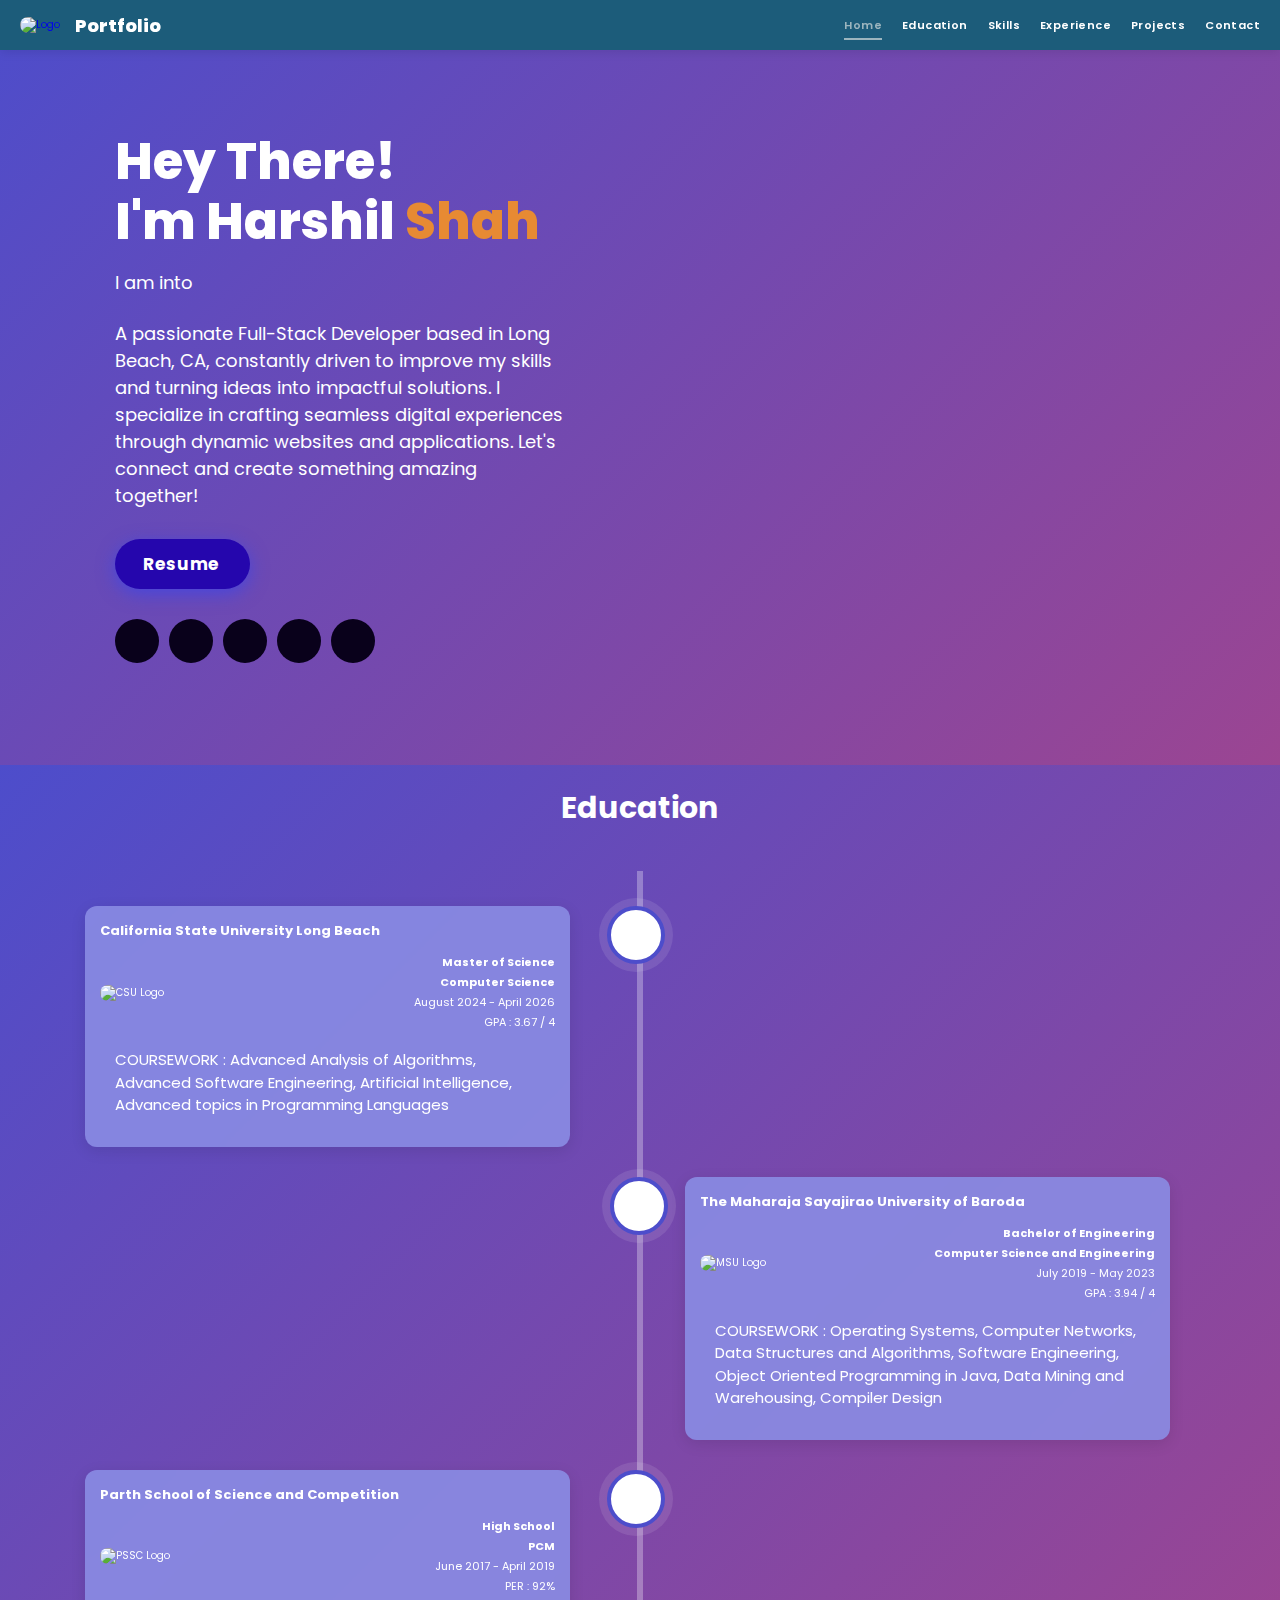
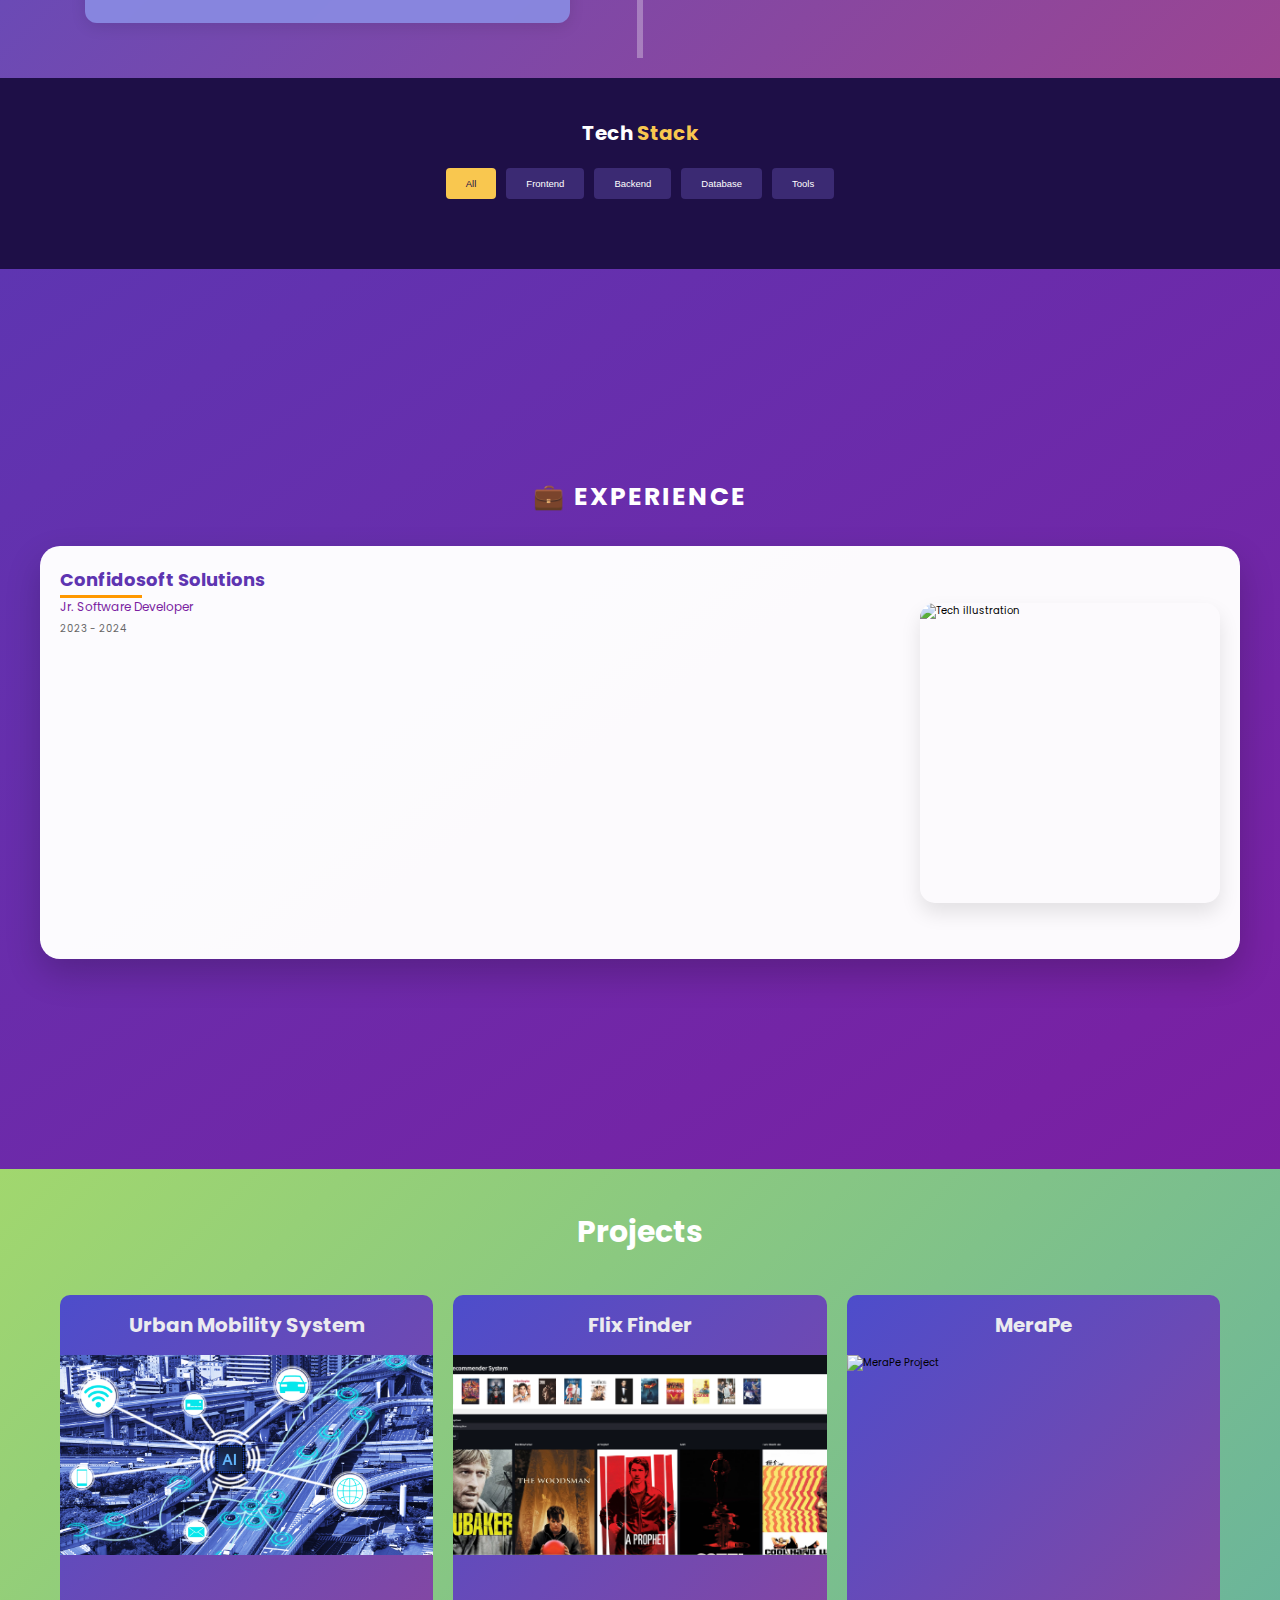
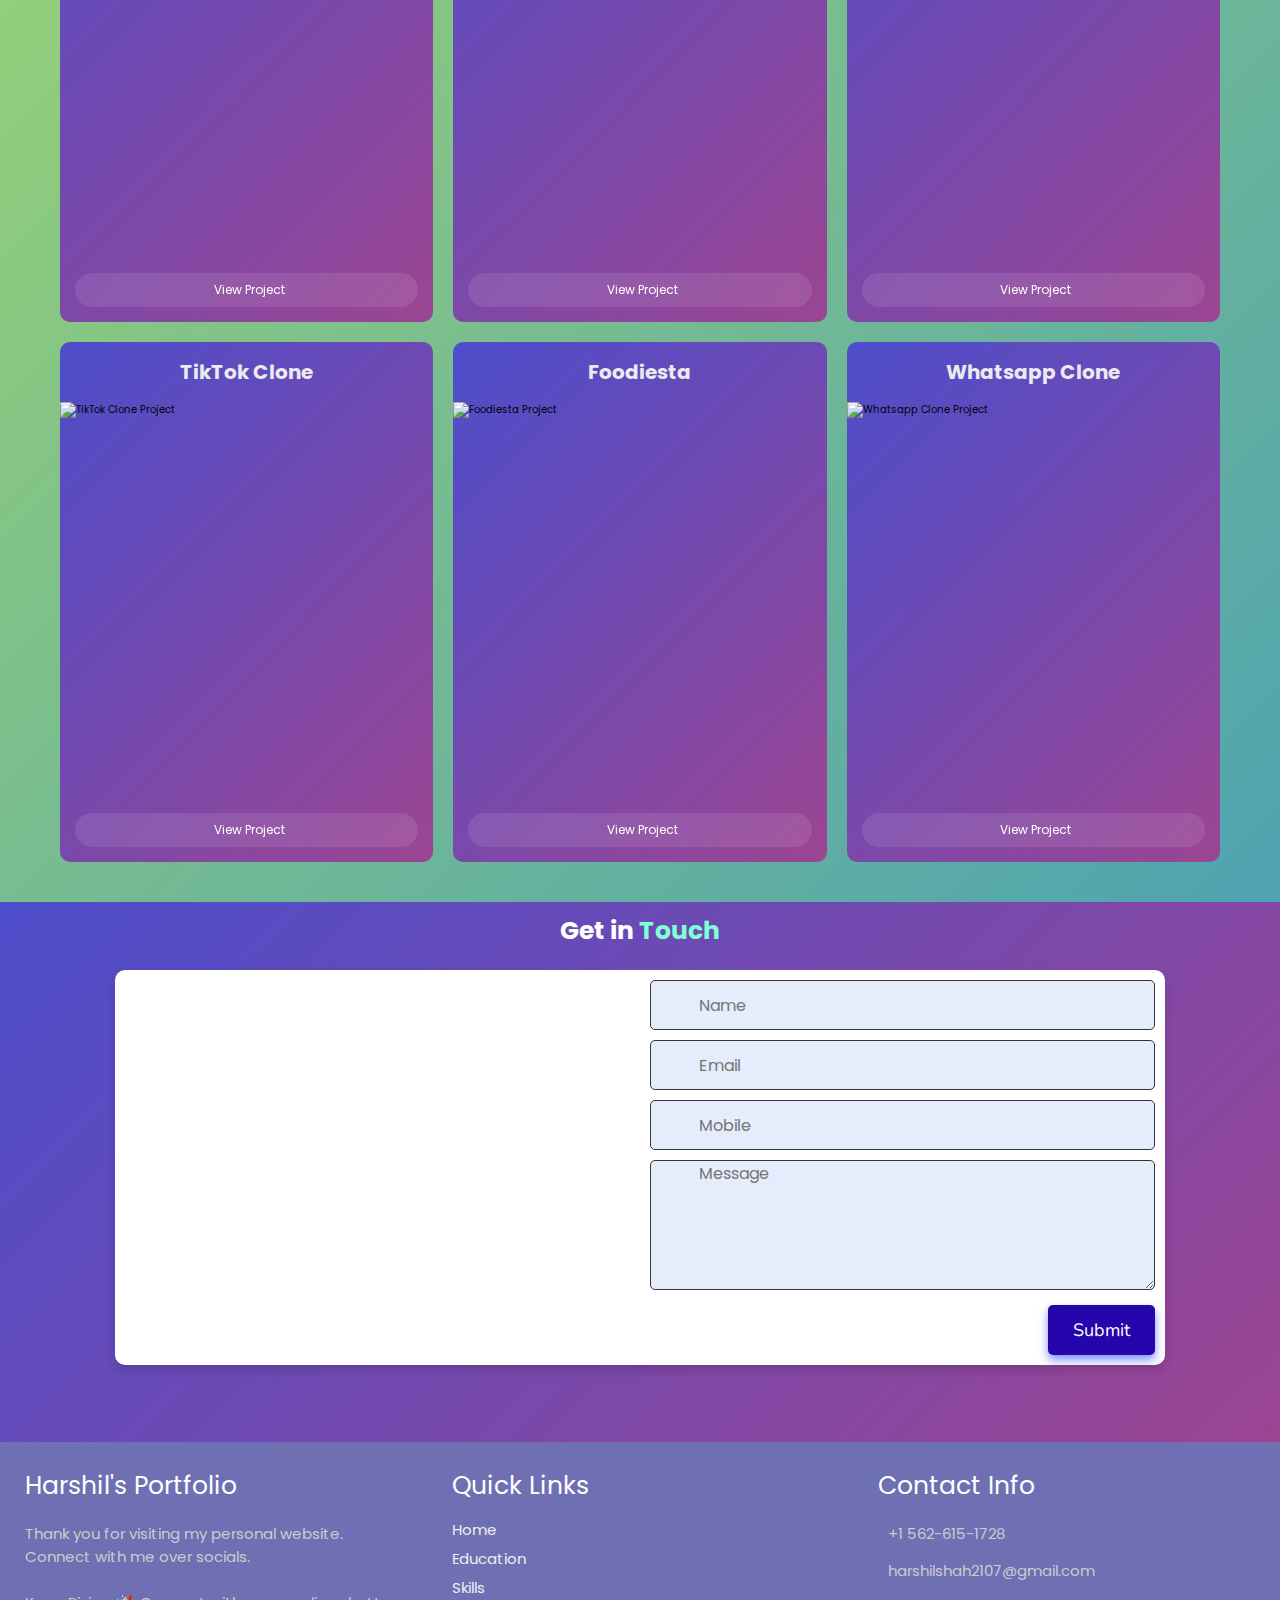
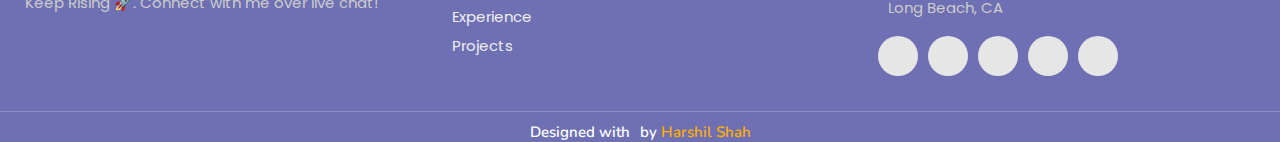
==== commit 161892b3: "Skills format changed" ====
--- a/index.html
+++ b/index.html
@@ -14,7 +14,7 @@
   <!-- Font Awesome -->
   <link rel="stylesheet" href="https://cdnjs.cloudflare.com/ajax/libs/font-awesome/5.15.3/css/all.min.css" integrity="sha512-iBBXm8fW90+nuLcSKlbmrPcLa0OT92xO1BIsZ+ywDWZCvqsWgccV3gFoRBv0z+8dLJgyAHIhR35VZc2oM/gI1w==" crossorigin="anonymous" referrerpolicy="no-referrer" />
   <!-- Favicon -->
-  <link id='favicon' rel="shortcut icon" href="./assets/images/favicon.png" type="image/x-png">
+  <link id='favicon' rel="shortcut icon" href="./assets/images/favicon1.avif" type="image/x-png">
   
   <title>Harshil Shah</title>
 </head>
@@ -150,13 +150,23 @@
   </section>
 
   <!-- skills section starts -->
-  <section class="skills" id="skills">
-    <h2 class="heading"><i class="fas fa-laptop-code"></i> Tech <span>Stack</span></h2>
-    <div class="container">
-      <div class="row" id="skillsContainer">
-      </div>
-    </div>
-  </section>
+  <section class="tech-stack-section" id="skills">
+    <h2 class="tech-stack-heading">Tech <span>Stack</span></h2>
+
+  <!-- Filter Buttons -->
+  <div class="filter-buttons">
+    <button class="filter-btn active" data-filter="all">All</button>
+    <button class="filter-btn" data-filter="frontend">Frontend</button>
+    <button class="filter-btn" data-filter="backend">Backend</button>
+    <button class="filter-btn" data-filter="database">Database</button>
+    <button class="filter-btn" data-filter="tools">Tools</button>
+  </div>
+
+  <!-- Container for all skills (cards) -->
+  <div class="skills-container" id="skillsContainer">
+    <!-- Cards will be injected here by JavaScript -->
+  </div>
+</section>
   <!-- skills section ends -->
 
   <section class="experience-section" id="experience">
@@ -220,29 +230,58 @@
     <h2 class="heading"><i class="fas fa-laptop-code"></i> Projects</h2>
     
     <div class="projects-container">
+      <div class="projects-container">
+        <div class="project-card">
+          <h3 class="project-title">Urban Mobility System</h3>
+          <img class="project-image" src="./assets/images/ums.png" alt="UMS Project">
+          <div class="project-content">
+            <ul class="project-description">
+              <li>Developed a machine learning pipeline using <b style="color: rgb(7, 237, 64);">Python, scikit-learn</b> and <b style="color: rgb(7, 237, 64);">pandas</b> to predict traffic
+                patterns by integrating real-time traffic and weather data, enhancing prediction reliability through
+                iterative model optimization.</li>
+              <li>Designed an asynchronous data collection system using <b style="color: rgb(7, 237, 64);">asyncio</b> and <b style="color: rgb(7, 237, 64);">aiohttp</b> that reduced API latency by
+                60% for real-time data streaming across multiple cities.</li>
+              <li>Automated end-to-end workflows including data preprocessing, model training and visualization,
+                reducing manual intervention by <b style="color: rgb(7, 237, 64);">40%</b> and enabling rapid experimentation cycles.</li>
+              <li>Collaborated on interactive dashboard development using <b style="color: rgb(7, 237, 64);">Matplotlib</b> and <b style="color: rgb(7, 237, 64);">Seaborn</b> to visualize model
+                insights, highlighting correlations between weather anomalies and traffic congestion hotspots.</li>
+            </ul>
+            <a href="https://github.com/Harshil721/urban_mobility_system" class="github-link" target="_blank">
+              <i class="fab fa-github"></i> View Project
+            </a>
+          </div>
+        </div>
+
+        <div class="project-card">
+          <h3 class="project-title">Flix Finder</h3>
+          <img class="project-image" src="./assets/images/flix_finder.png" alt="Flix Finder Project">
+          <div class="project-content">
+            <ul class="project-description">
+              <li>Developed a content-based recommendation engine using <b style="color: rgb(7, 237, 64);">natural language processing</b> and <b style="color: rgb(7, 237, 64);">cosine</b>
+                similarity to analyze movie tags, delivering personalized top recommendations based on genre and plot
+                relevance.</li>
+              <li>Designed and deployed an interactive web application with <b style="color: rgb(7, 237, 64);">Streamlit</b>, integrating real-time movie
+                poster retrieval via TMDB API to enhance user experience through visually engaging dynamic
+                suggestions.</li>
+              <li>Optimized feature engineering by merging textual data from movie overviews and genres, improving
+                model efficiency through dimensionality reduction with <b style="color: rgb(7, 237, 64);">scikit-learn</b> and seamless serialization using
+                <b style="color: rgb(7, 237, 64);">pickle</b>.</li>
+            </ul>
+            <a href="https://github.com/Harshil721/flix_finder" class="github-link" target="_blank">
+              <i class="fab fa-github"></i> View Project
+            </a>
+          </div>
+        </div>
+
       <div class="project-card">
         <h3 class="project-title">MeraPe</h3>
         <img class="project-image" src="./assets/images/merape-img.png" alt="MeraPe Project">
         <div class="project-content">
           <ul class="project-description">
-            <li>Engineered a payment platform with the help of <b>React Native, CSS, JavaScript, MongoDB, NodeJS</b> and <b>Firebase</b>, enabling schools to securely register and process fee payments from parents and guardians.</li>
+            <li>Engineered a payment platform with the help of <b style="color: rgb(7, 237, 64);">React Native, CSS, JavaScript, MongoDB, NodeJS</b> and <b style="color: rgb(7, 237, 64);">Firebase</b>, enabling schools to securely register and process fee payments from parents and guardians.</li>
             <li>Executed a discount feature with real-time notifications, offering 5% to 10% incentives for early payments while keeping users informed about payment status, deadlines and transaction history, boosting timely payments, improving cash flow and enhancing user engagement.</li>
           </ul>
           <a href="https://github.com/Harshil721/Merapay" class="github-link" target="_blank">
-            <i class="fab fa-github"></i> View Project
-          </a>
-        </div>
-      </div>
-  
-      <div class="project-card">
-        <h3 class="project-title">Foodiesta</h3>
-        <img class="project-image" src="./assets/images/foodiesta.png" alt="Foodiesta Project">
-        <div class="project-content">
-          <ul class="project-description">
-            <li>Developed a visually engaging restaurant website using <b>WordPress, Elementor</b> and <b>PHP</b>, featuring dynamic layouts and intuitive navigation to showcase menus, promotions and customer reviews.</li>
-            <li>Leveraged <b>Photoshop</b> to design high-quality visuals and graphics, enhancing the overall look and feel of the web application, and ensuring a visually appealing and cohesive user interface across all devices.</li>
-          </ul>
-          <a href="https://github.com/Harshil721/Foodiesta" class="github-link" target="_blank">
             <i class="fab fa-github"></i> View Project
           </a>
         </div>
@@ -253,10 +292,24 @@
         <img class="project-image" src="./assets/images/tiktok_clone.png" alt="TikTok Clone Project">
         <div class="project-content">
           <ul class="project-description">
-            <li>Crafted an engaging and user-friendly interface using <b>React.js</b>, ensuring seamless navigation and responsive layouts across devices, while integrating real-time interactions for liking and disliking videos with <b>Firebase</b> for live data synchronization.</li>
-            <li>Designed an intuitive and visually appealing interface inspired by modern social media aesthetics, leveraging <b>Bootstrap, CSS</b> and <b>Material-UI</b> to ensure responsiveness, accessibility and a cohesive user experience across all devices.</li>
+            <li>Crafted an engaging and user-friendly interface using <b style="color: rgb(7, 237, 64);">React.js</b>, ensuring seamless navigation and responsive layouts across devices, while integrating real-time interactions for liking and disliking videos with <b style="color: rgb(7, 237, 64);">Firebase</b> for live data synchronization.</li>
+            <li>Designed an intuitive and visually appealing interface inspired by modern social media aesthetics, leveraging <b style="color: rgb(7, 237, 64);">Bootstrap, CSS</b> and <b style="color: rgb(7, 237, 64);">Material-UI</b> to ensure responsiveness, accessibility and a cohesive user experience across all devices.</li>
           </ul>
           <a href="https://github.com/Harshil721/tiktok-clone" class="github-link" target="_blank">
+            <i class="fab fa-github"></i> View Project
+          </a>
+        </div>
+      </div>
+
+      <div class="project-card">
+        <h3 class="project-title">Foodiesta</h3>
+        <img class="project-image" src="./assets/images/foodiesta.png" alt="Foodiesta Project">
+        <div class="project-content">
+          <ul class="project-description">
+            <li>Developed a visually engaging restaurant website using <b style="color: rgb(7, 237, 64);">WordPress, Elementor</b> and <b style="color: rgb(7, 237, 64);">PHP</b>, featuring dynamic layouts and intuitive navigation to showcase menus, promotions and customer reviews.</li>
+            <li>Leveraged <b style="color: rgb(7, 237, 64);">Photoshop</b> to design high-quality visuals and graphics, enhancing the overall look and feel of the web application, and ensuring a visually appealing and cohesive user interface across all devices.</li>
+          </ul>
+          <a href="https://github.com/Harshil721/Foodiesta" class="github-link" target="_blank">
             <i class="fab fa-github"></i> View Project
           </a>
         </div>
@@ -267,8 +320,8 @@
         <img class="project-image" src="./assets/images/whatsapp-clone.png" alt="Whatsapp Clone Project">
         <div class="project-content">
           <ul class="project-description">
-            <li>Implemented a real-time messaging platform using <b>ReactJS, Node.js</b> and <b>Firebase</b>, providing seamless communication with instant delivery receipts and typing indicators.</li>
-            <li>Designed an intuitive user interface inspired by WhatsApp's original aesthetic, ensuring responsive layouts and optimized performance across various devices using <b>Bootstrap, CSS</b> and <b>Material-UI</b>.</li>
+            <li>Implemented a real-time messaging platform using <b style="color: rgb(7, 237, 64);">ReactJS, Node.js</b> and <b style="color: rgb(7, 237, 64);">Firebase</b>, providing seamless communication with instant delivery receipts and typing indicators.</li>
+            <li>Designed an intuitive user interface inspired by WhatsApp's original aesthetic, ensuring responsive layouts and optimized performance across various devices using <b style="color: rgb(7, 237, 64);">Bootstrap, CSS</b> and <b style="color: rgb(7, 237, 64);">Material-UI</b>.</li>
           </ul>
           <a href="https://github.com/Harshil721/WhatsAppClone" class="github-link" target="_blank">
             <i class="fab fa-github"></i> View Project
--- a/assets/css/style.css
+++ b/assets/css/style.css
@@ -502,197 +502,113 @@
 
 /* skills section starts */
 /* Default styling */
-.skills {
-  min-height: 90vh;
-  background: linear-gradient(135deg, #57059e, #4a00e0);
-  padding: 2rem 0;
-}
-
-.skills h2 {
+.tech-stack-section {
+  padding: 40px 20px;
+  background: #1E0F47; /* Purple-ish background example */
   color: #fff;
   text-align: center;
-  margin-bottom: 3rem;
-}
-
-.skills .heading span {
-  color: #FFE600;
-}
-
-.skills .container {
-  width: 90%;
-  max-width: 1400px;
+}
+
+.tech-stack-heading {
+  font-size: 2rem;
+  margin-bottom: 20px;
+}
+.tech-stack-heading span {
+  color: #f9c74f; /* accent color */
+}
+
+/* Filter Buttons */
+.filter-buttons {
+  margin-bottom: 30px;
+  display: flex;
+  flex-wrap: wrap;
+  justify-content: center;
+  gap: 10px;
+}
+.filter-btn {
+  background: #3b2a73;
+  border: none;
+  padding: 10px 20px;
+  color: #fff;
+  cursor: pointer;
+  border-radius: 4px;
+  font-size: 0.95rem;
+  transition: background 0.3s;
+}
+.filter-btn:hover,
+.filter-btn.active {
+  background: #f9c74f;
+  color: #1E0F47;
+}
+
+/* Skills Container */
+.skills-container {
+  display: grid;
+  grid-template-columns: repeat(auto-fill, minmax(220px, 1fr));
+  gap: 20px;
+  max-width: 1200px;
   margin: 0 auto;
-  padding: 1rem;
-}
-
-.skills .row {
-  display: grid;
-  grid-template-columns: repeat(auto-fit, minmax(150px, 1fr));
-  gap: 2rem;
-  justify-items: center;
-}
-
-.skills .bar {
-  perspective: 1000px;
-  width: 150px;
-  height: 150px;
-  cursor: pointer;
-  opacity: 0;
-  transform: translateY(50px);
-  animation: fadeInUp 0.5s ease forwards;
-}
-
-.skills .bar:nth-child(n) {
-  animation-delay: calc(0.1s * var(--i, 1));
-}
-
-.skills .bar .info {
-  position: relative;
-  width: 100%;
+}
+
+/* Skill Card */
+.skill-card {
+  background: #2e2066;
+  padding: 20px;
+  border-radius: 8px;
+  text-align: center;
+  transition: transform 0.2s;
+}
+.skill-card:hover {
+  transform: translateY(-3px);
+}
+.skill-icon {
+  width: 48px;
+  height: 48px;
+  object-fit: contain;
+  margin-bottom: 10px;
+}
+.skill-card h3 {
+  font-size: 1.1rem;
+  margin-bottom: 10px;
+}
+
+/* Progress Bar */
+.progress-bar-container {
+  margin-bottom: 10px;
+}
+.progress-label {
+  display: inline-block;
+  margin-bottom: 5px;
+  font-weight: 600;
+}
+.progress-track {
+  width: 100%;
+  height: 8px;
+  background: #fff;
+  border-radius: 4px;
+  overflow: hidden;
+}
+.progress-fill {
   height: 100%;
-  transform-style: preserve-3d;
-  transition: transform 0.6s cubic-bezier(0.4, 0, 0.2, 1);
-}
-
-.skills .bar:hover .info {
-  transform: rotateY(180deg);
-}
-
-.skills .info .front,
-.skills .info .back {
-  position: absolute;
-  width: 100%;
-  height: 100%;
-  backface-visibility: hidden;
-  border-radius: 15px;
-  display: flex;
-  flex-direction: column;
-  align-items: center;
-  justify-content: center;
-  padding: 1rem;
-}
-
-.skills .info .front {
-  background: rgba(0, 0, 22, 0.8);
-  box-shadow: 0 4px 15px rgba(0, 0, 0, 0.2);
-  backdrop-filter: blur(5px);
-}
-
-.skills .info .back {
-  background: rgba(255, 255, 255, 0.9);
-  transform: rotateY(180deg);
-  color: #4a00e0;
-}
-
-.skills .info img {
-  width: 60px;
-  height: 60px;
-  object-fit: contain;
-  margin-bottom: 0.5rem;
-  filter: drop-shadow(0 0 8px rgba(255, 255, 255, 0.3));
-}
-
-.skills .info span {
-  font-size: 1rem;
-  font-weight: 500;
-  text-align: center;
-  color: #fff;
-}
-
-.skills .info .back span {
-  color: #4a00e0;
-  font-size: 0.9rem;
+  background: #f9c74f;
+  transition: width 0.4s ease;
+}
+
+/* Description (optional) */
+.skill-desc {
+  font-size: 0.85rem;
+  margin-top: 10px;
+  color: #dcdcdc;
   line-height: 1.4;
 }
 
-@keyframes fadeInUp {
-  from {
-    opacity: 0;
-    transform: translateY(50px);
-  }
-  to {
-    opacity: 1;
-    transform: translateY(0);
-  }
-}
-
-/* Float animation on hover */
-@keyframes float {
-  0% {
-    transform: translateY(0px);
-  }
-  50% {
-    transform: translateY(-10px);
-  }
-  100% {
-    transform: translateY(0px);
-  }
-}
-
-.skills .bar:hover {
-  animation: float 2s ease-in-out infinite;
-}
-
-/* Glowing effect */
-.skills .bar::after {
-  content: '';
-  position: absolute;
-  top: -2px;
-  left: -2px;
-  right: -2px;
-  bottom: -2px;
-  background: linear-gradient(45deg, #ff0099, #00ff00, #00c3ff, #ff0099);
-  z-index: -1;
-  border-radius: 16px;
-  background-size: 400%;
-  animation: glowing 20s linear infinite;
-  opacity: 0;
-  transition: opacity 0.3s ease-in-out;
-}
-
-.skills .bar:hover::after {
-  opacity: 1;
-}
-
-@keyframes glowing {
-  0% {
-    background-position: 0 0;
-  }
-  50% {
-    background-position: 400% 0;
-  }
-  100% {
-    background-position: 0 0;
-  }
-}
-
-/* Media Queries */
-@media screen and (max-width: 768px) {
-  .skills .row {
-    grid-template-columns: repeat(auto-fit, minmax(120px, 1fr));
-    gap: 1.5rem;
-  }
-  
-  .skills .bar {
-    width: 120px;
-    height: 120px;
-  }
-  
-  .skills .info img {
-    width: 45px;
-    height: 45px;
-  }
-}
-
-@media screen and (max-width: 480px) {
-  .skills .row {
-    grid-template-columns: repeat(2, 1fr);
-    gap: 1rem;
-  }
-  
-  .skills .bar {
+/* Responsive tweaks (optional) */
+@media (max-width: 600px) {
+  .filter-buttons {
+    flex-direction: column;
+  }
+  .filter-btn {
     width: 100%;
-    height: 130px;
   }
 }
 
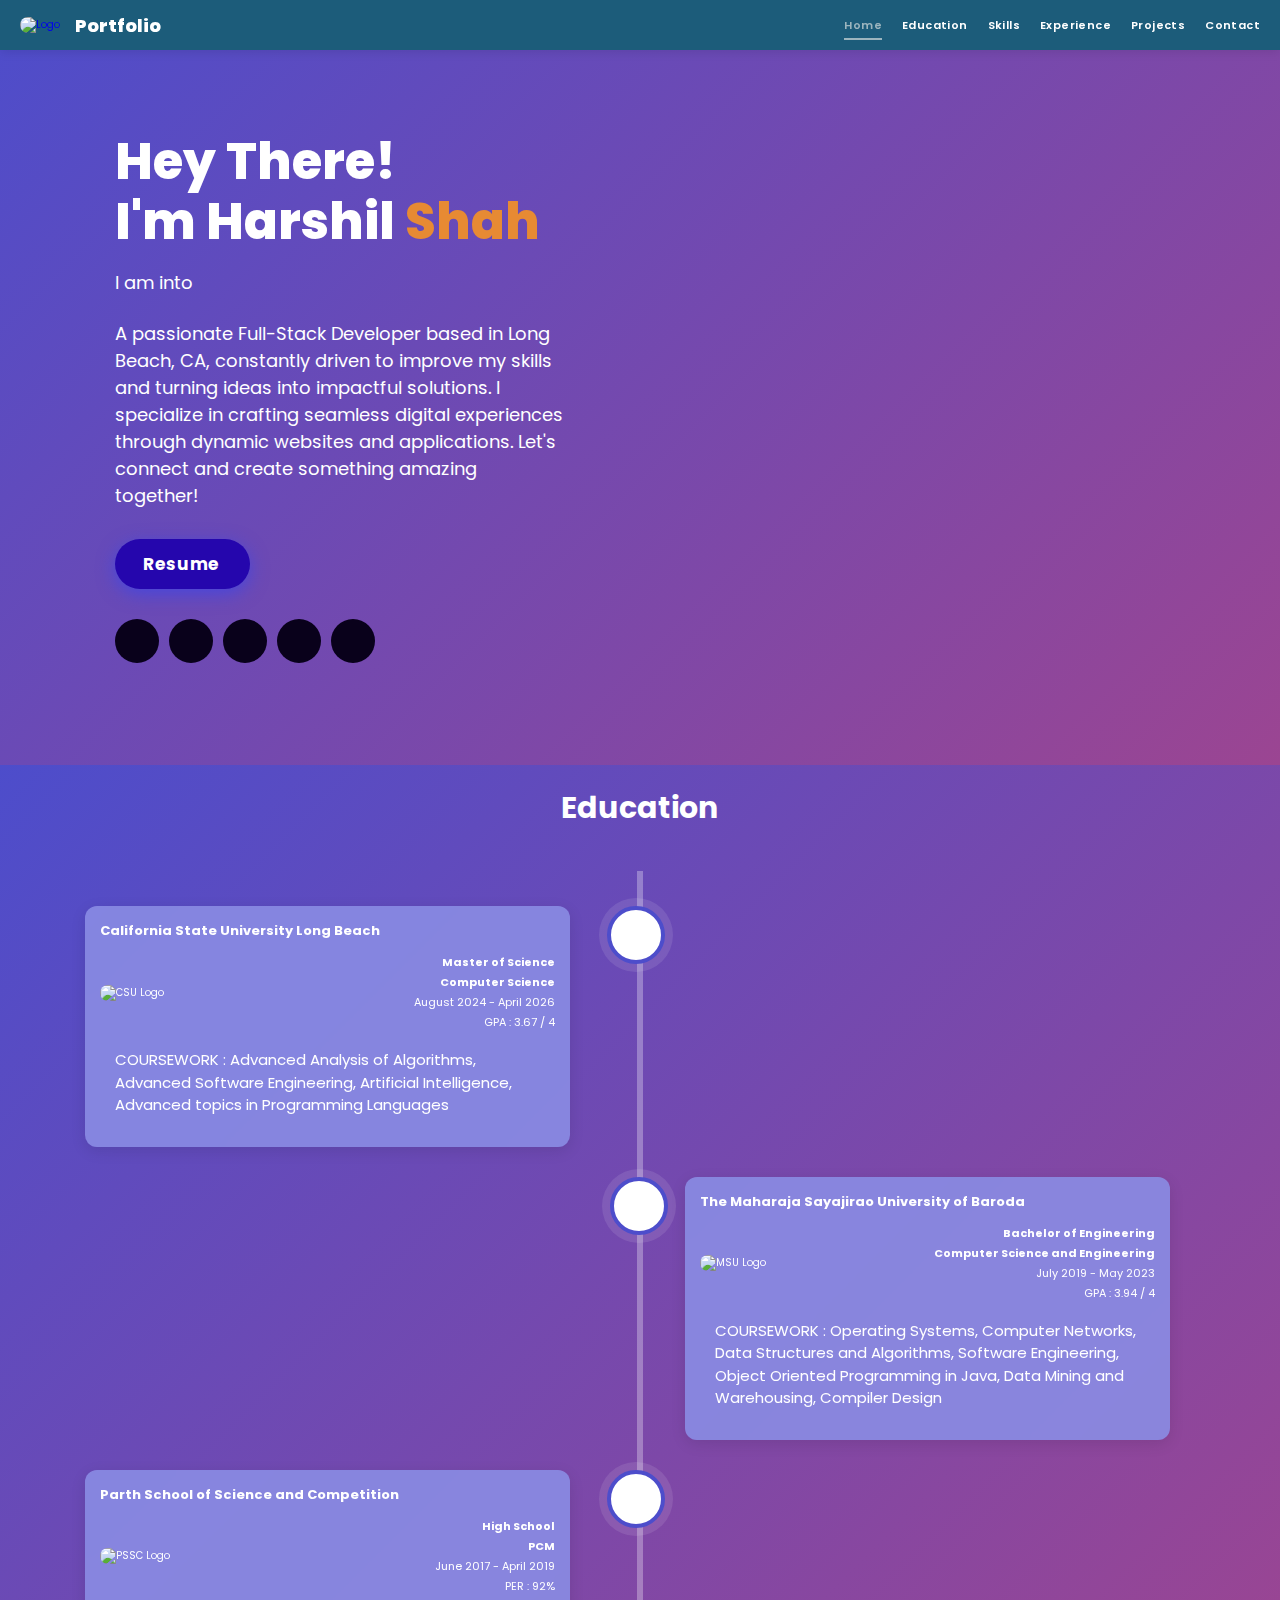
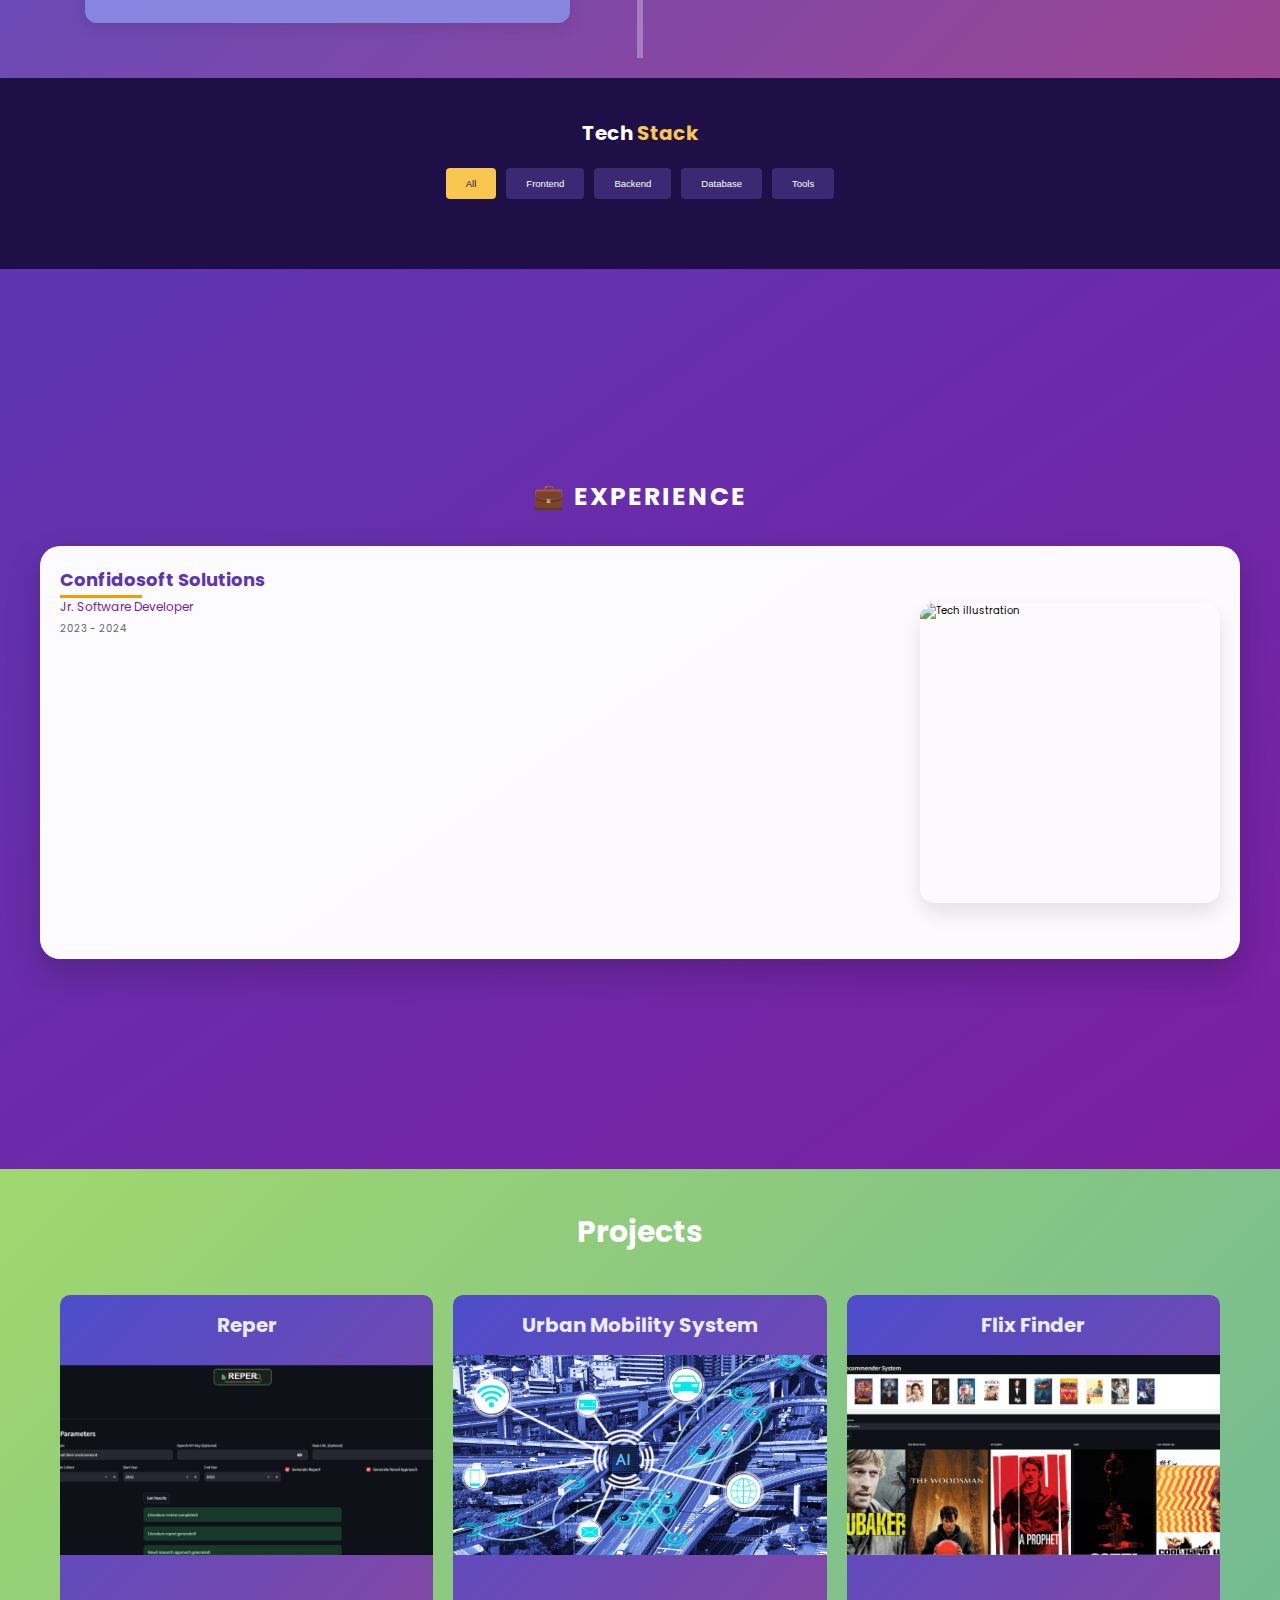
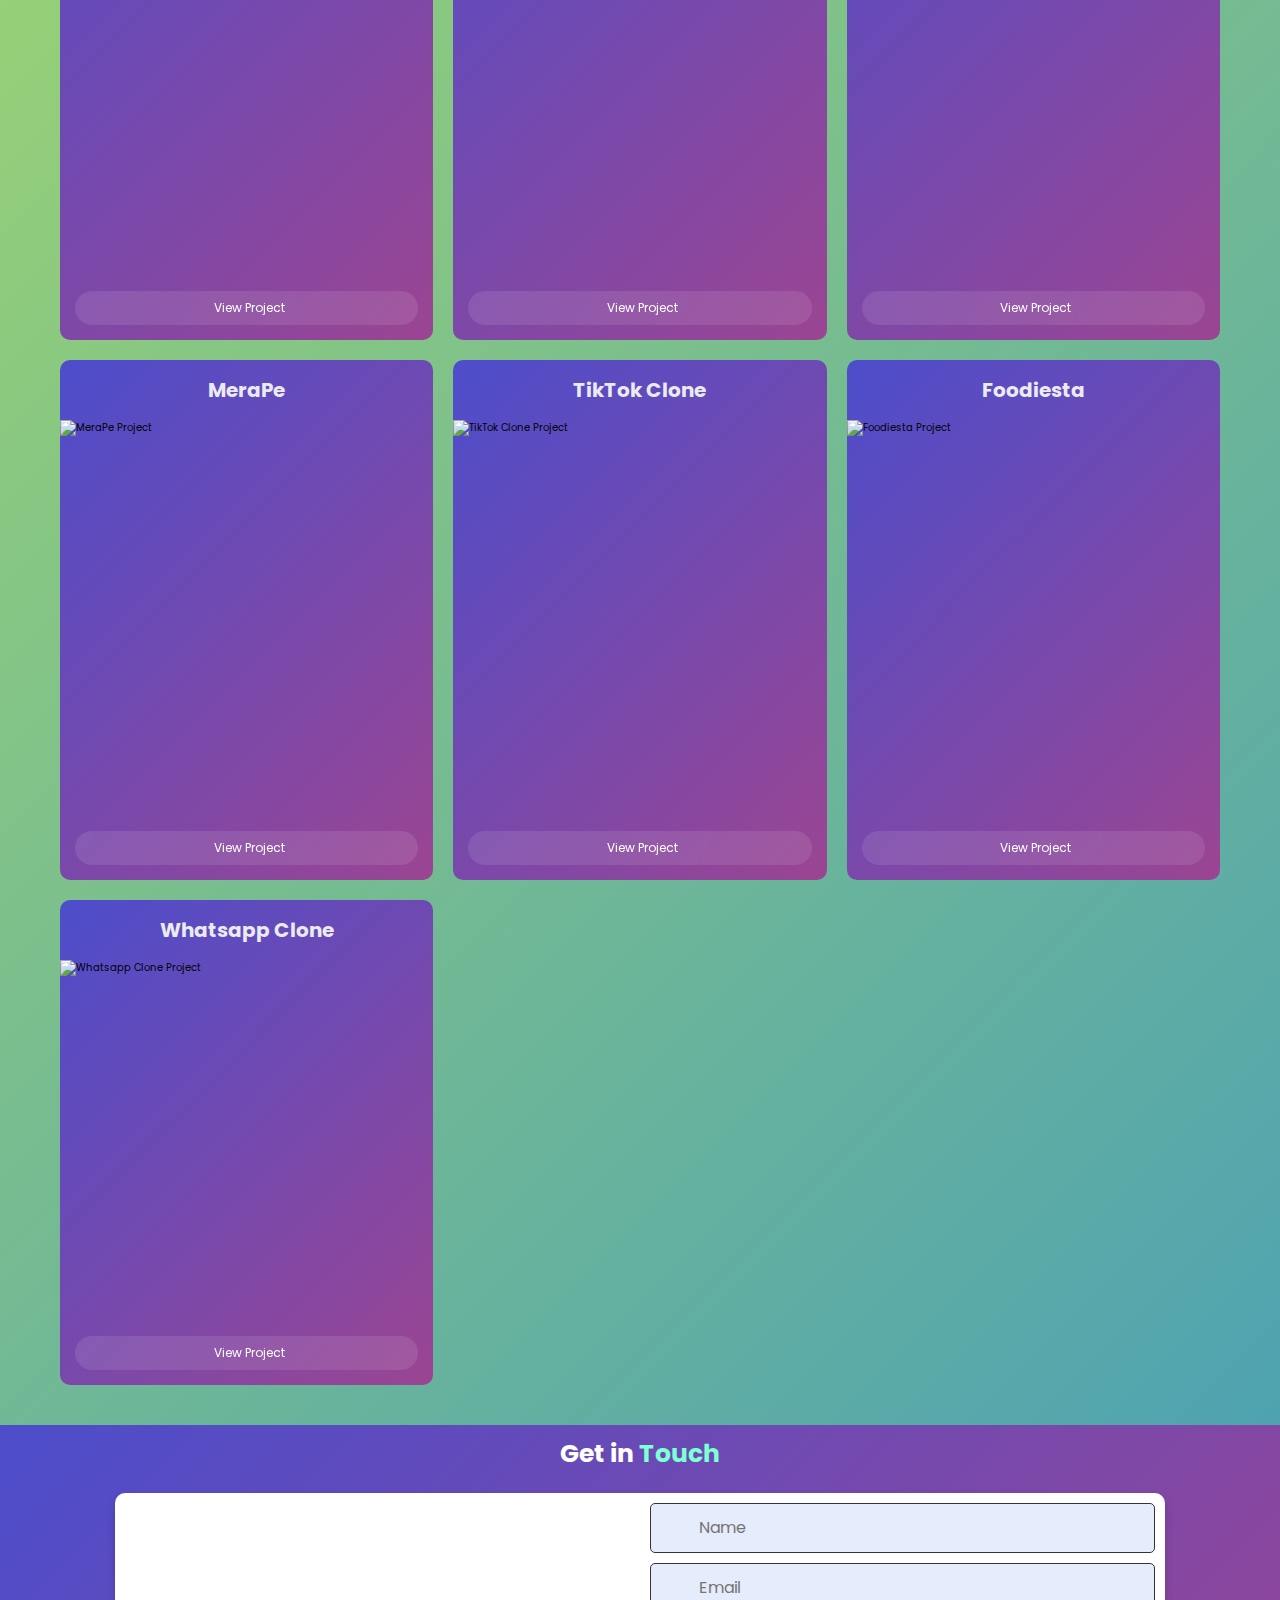
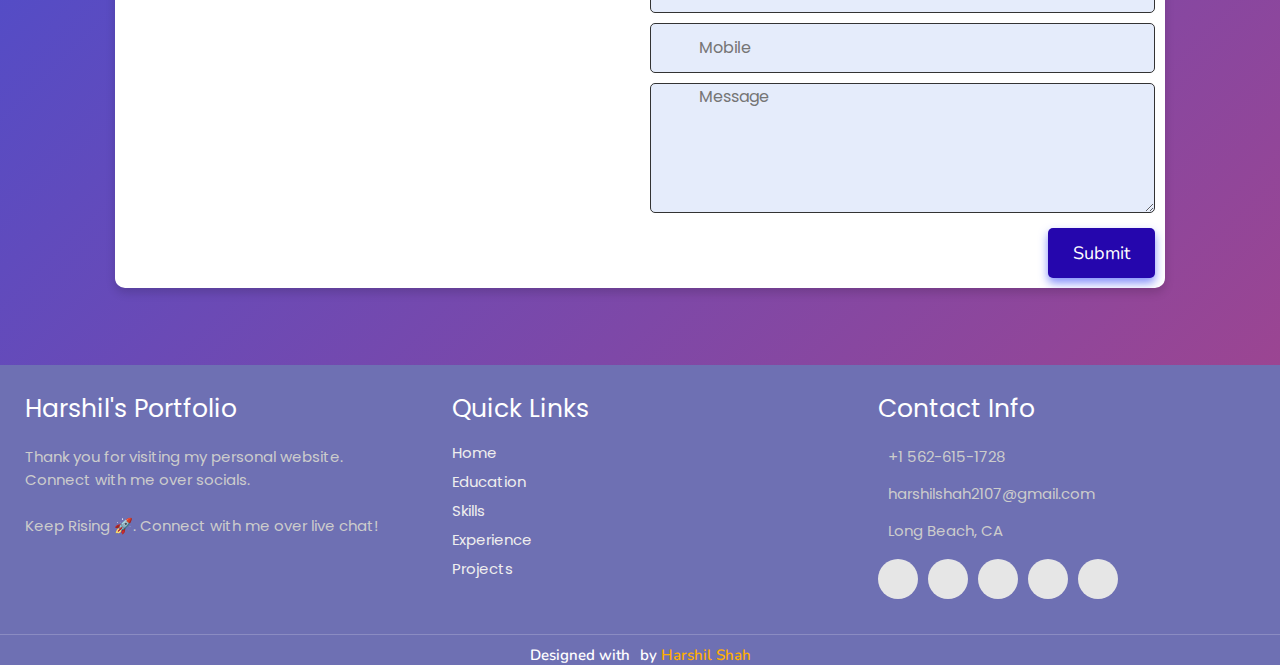
==== commit 1de5a7e5: "Project Addition" ====
--- a/index.html
+++ b/index.html
@@ -12,10 +12,12 @@
   <!-- Custom CSS -->
   <link rel="stylesheet" href="./assets/css/style.css">
   <!-- Font Awesome -->
-  <link rel="stylesheet" href="https://cdnjs.cloudflare.com/ajax/libs/font-awesome/5.15.3/css/all.min.css" integrity="sha512-iBBXm8fW90+nuLcSKlbmrPcLa0OT92xO1BIsZ+ywDWZCvqsWgccV3gFoRBv0z+8dLJgyAHIhR35VZc2oM/gI1w==" crossorigin="anonymous" referrerpolicy="no-referrer" />
+  <link rel="stylesheet" href="https://cdnjs.cloudflare.com/ajax/libs/font-awesome/5.15.3/css/all.min.css"
+    integrity="sha512-iBBXm8fW90+nuLcSKlbmrPcLa0OT92xO1BIsZ+ywDWZCvqsWgccV3gFoRBv0z+8dLJgyAHIhR35VZc2oM/gI1w=="
+    crossorigin="anonymous" referrerpolicy="no-referrer" />
   <!-- Favicon -->
   <link id='favicon' rel="shortcut icon" href="./assets/images/favicon1.avif" type="image/x-png">
-  
+
   <title>Harshil Shah</title>
 </head>
 
@@ -28,7 +30,7 @@
         <a href="/"><img class="nameLogo" src="./assets/images/hs.png" alt="Logo"></a>
         <a href="https://www.linkedin.com/in/harshilshah721/" class="logo">Portfolio</a>
       </div>
-      
+
       <div id="menu" class="fas fa-bars"></div>
       <nav class="navbar">
         <ul>
@@ -50,7 +52,9 @@
     <div class="content">
       <h2>Hey There!<br /> I'm Harshil <span>Shah</span></h2>
       <p>I am into <span class="typing-text"></span></p>
-      <p>A passionate Full-Stack Developer based in Long Beach, CA, constantly driven to improve my skills and turning ideas into impactful solutions. I specialize in crafting seamless digital experiences through dynamic websites and applications. Let's connect and create something amazing together!</p>
+      <p>A passionate Full-Stack Developer based in Long Beach, CA, constantly driven to improve my skills and turning
+        ideas into impactful solutions. I specialize in crafting seamless digital experiences through dynamic websites
+        and applications. Let's connect and create something amazing together!</p>
 
       <div class="resume-container">
         <a href="assets/letters/Harshil-Resume.pdf" class="btn" download class="download-icon" target="_blank"
@@ -100,7 +104,8 @@
           </div>
           <div>
             <p class="education-p">
-              COURSEWORK : Advanced Analysis of Algorithms, Advanced Software Engineering, Artificial Intelligence, Advanced topics in Programming Languages
+              COURSEWORK : Advanced Analysis of Algorithms, Advanced Software Engineering, Artificial Intelligence,
+              Advanced topics in Programming Languages
             </p>
           </div>
         </div>
@@ -122,7 +127,8 @@
           </div>
           <div>
             <p class="education-p">
-              COURSEWORK : Operating Systems, Computer Networks, Data Structures and Algorithms, Software Engineering, Object Oriented Programming in Java, Data Mining and Warehousing, Compiler Design
+              COURSEWORK : Operating Systems, Computer Networks, Data Structures and Algorithms, Software Engineering,
+              Object Oriented Programming in Java, Data Mining and Warehousing, Compiler Design
             </p>
           </div>
         </div>
@@ -153,20 +159,20 @@
   <section class="tech-stack-section" id="skills">
     <h2 class="tech-stack-heading">Tech <span>Stack</span></h2>
 
-  <!-- Filter Buttons -->
-  <div class="filter-buttons">
-    <button class="filter-btn active" data-filter="all">All</button>
-    <button class="filter-btn" data-filter="frontend">Frontend</button>
-    <button class="filter-btn" data-filter="backend">Backend</button>
-    <button class="filter-btn" data-filter="database">Database</button>
-    <button class="filter-btn" data-filter="tools">Tools</button>
-  </div>
-
-  <!-- Container for all skills (cards) -->
-  <div class="skills-container" id="skillsContainer">
-    <!-- Cards will be injected here by JavaScript -->
-  </div>
-</section>
+    <!-- Filter Buttons -->
+    <div class="filter-buttons">
+      <button class="filter-btn active" data-filter="all">All</button>
+      <button class="filter-btn" data-filter="frontend">Frontend</button>
+      <button class="filter-btn" data-filter="backend">Backend</button>
+      <button class="filter-btn" data-filter="database">Database</button>
+      <button class="filter-btn" data-filter="tools">Tools</button>
+    </div>
+
+    <!-- Container for all skills (cards) -->
+    <div class="skills-container" id="skillsContainer">
+      <!-- Cards will be injected here by JavaScript -->
+    </div>
+  </section>
   <!-- skills section ends -->
 
   <section class="experience-section" id="experience">
@@ -177,7 +183,7 @@
           <h2>Experience</h2>
         </div>
       </div>
-      
+
       <div class="experience-card">
         <div class="card-content">
           <div class="left-content">
@@ -186,35 +192,51 @@
               <div class="role">Jr. Software Developer</div>
               <div class="timeline">2023 - 2024</div>
             </div>
-            
+
             <ul class="experience-list">
               <li>
                 <div class="dot"></div>
-                <span>Implemented automated data extraction tools using <span class="highlight">Python</span> libraries such as <span class="highlight">Tesseract</span> and <span class="highlight">PyPDF2</span>, processing over <span class="highlight">10,000</span> PDFs monthly and reducing manual effort by <span class="highlight">40%</span>.</span>
+                <span>Implemented automated data extraction tools using <span class="highlight">Python</span> libraries
+                  such as <span class="highlight">Tesseract</span> and <span class="highlight">PyPDF2</span>, processing
+                  over <span class="highlight">10,000</span> PDFs monthly and reducing manual effort by <span
+                    class="highlight">40%</span>.</span>
               </li>
               <li>
                 <div class="dot"></div>
-                <span>Optimized APIs performing <span class="highlight">CRUD operations</span>, simplifying complex database queries and reducing execution time by <span class="highlight">45%</span>, resulting in faster data retrieval and improved system performance.</span>
+                <span>Optimized APIs performing <span class="highlight">CRUD operations</span>, simplifying complex
+                  database queries and reducing execution time by <span class="highlight">45%</span>, resulting in
+                  faster data retrieval and improved system performance.</span>
               </li>
               <li>
                 <div class="dot"></div>
-                <span>Developed a sports activity management platform using <span class="highlight">Angular</span>, <span class="highlight">PostgreSQL</span> and <span class="highlight">Python</span>, enabling real-time tracking of player stats, attendance and performance, which improved usability for <span class="highlight">100</span> plus sports teams and reduced manual data entry by <span class="highlight">50%</span>.</span>
+                <span>Developed a sports activity management platform using <span class="highlight">Angular</span>,
+                  <span class="highlight">PostgreSQL</span> and <span class="highlight">Python</span>, enabling
+                  real-time tracking of player stats, attendance and performance, which improved usability for <span
+                    class="highlight">100</span> plus sports teams and reduced manual data entry by <span
+                    class="highlight">50%</span>.</span>
               </li>
               <li>
                 <div class="dot"></div>
-                <span>Led database testing and integration across <span class="highlight">MSSQL, MySQL, Oracle DB, Informix, DB2</span> and <span class="highlight">PostgreSQL</span>, leveraging <span class="highlight">DataMapper</span> to ensure <span class="highlight">99%</span> data accuracy and alignment between systems.</span>
+                <span>Led database testing and integration across <span class="highlight">MSSQL, MySQL, Oracle DB,
+                    Informix, DB2</span> and <span class="highlight">PostgreSQL</span>, leveraging <span
+                    class="highlight">DataMapper</span> to ensure <span class="highlight">99%</span> data accuracy and
+                  alignment between systems.</span>
               </li>
               <li>
                 <div class="dot"></div>
-                <span>Contributed to the deployment of <span class="highlight">Neuron ESB endpoint hosts in Docker</span>, improving integration across hybrid environments and reducing deployment time by <span class="highlight">25%</span>.</span>
+                <span>Contributed to the deployment of <span class="highlight">Neuron ESB endpoint hosts in
+                    Docker</span>, improving integration across hybrid environments and reducing deployment time by
+                  <span class="highlight">25%</span>.</span>
               </li>
               <li>
                 <div class="dot"></div>
-                <span>Customized <span class="highlight">Odoo ERP modules</span> to optimize Accounting workflows, Inventory management and HR operations, enhancing process efficiency by <span class="highlight">35%</span> and accuracy in data management.</span>
-              </li>
-            </ul>
-          </div>
-          
+                <span>Customized <span class="highlight">Odoo ERP modules</span> to optimize Accounting workflows,
+                  Inventory management and HR operations, enhancing process efficiency by <span
+                    class="highlight">35%</span> and accuracy in data management.</span>
+              </li>
+            </ul>
+          </div>
+
           <div class="right-content">
             <div class="image-container">
               <img src="./assets/images/techImg.gif" alt="Tech illustration">
@@ -228,22 +250,53 @@
   <!-- work project section starts -->
   <section class="work" id="work">
     <h2 class="heading"><i class="fas fa-laptop-code"></i> Projects</h2>
-    
+
     <div class="projects-container">
       <div class="projects-container">
         <div class="project-card">
+          <h3 class="project-title">Reper</h3>
+          <img class="project-image" src="./assets/images/reper.png" alt="Reper Project">
+          <div class="project-content">
+            <ul class="project-description">
+              <li>Developed an AI-powered research platform in <b style="color: rgb(7, 237, 64);">Python</b> that
+                automatically fetches academic papers from <b style="color: rgb(7, 237, 64);">Google Scholar</b>
+                and <b style="color: rgb(7, 237, 64);">ArXiv</b>, providing users with instant access to current
+                literature on any given topic. </li>
+              <li>Implemented a seamless data processing pipeline using <b style="color: rgb(7, 237, 64);">NumPy,
+                  OpenAI</b> and <b style="color: rgb(7, 237, 64);">PyTorch</b>, enabling comprehensive topic
+                exploration and producing insightful literature summaries for research professionals. </li>
+              <li>Built an intuitive frontend with <b style="color: rgb(7, 237, 64);">Streamlit</b> that lets users
+                generate, refine and review topic-specific literature reviews in real time,
+                enhancing the overall user experience for academics and students. </li>
+              <li>
+                Integrated the <b style="color: rgb(7, 237, 64);">Gemini API</b> for advanced data retrieval and content generation, allowing the platform to
+                dynamically expand domain coverage and swiftly adapt to specialized or emerging research areas.
+              </li>
+            </ul>
+            <a href="https://github.com/Harshil721/Reper" class="github-link" target="_blank">
+              <i class="fab fa-github"></i> View Project
+            </a>
+          </div>
+        </div>
+
+        <div class="project-card">
           <h3 class="project-title">Urban Mobility System</h3>
           <img class="project-image" src="./assets/images/ums.png" alt="UMS Project">
           <div class="project-content">
             <ul class="project-description">
-              <li>Developed a machine learning pipeline using <b style="color: rgb(7, 237, 64);">Python, scikit-learn</b> and <b style="color: rgb(7, 237, 64);">pandas</b> to predict traffic
+              <li>Developed a machine learning pipeline using <b style="color: rgb(7, 237, 64);">Python,
+                  scikit-learn</b> and <b style="color: rgb(7, 237, 64);">pandas</b> to predict traffic
                 patterns by integrating real-time traffic and weather data, enhancing prediction reliability through
                 iterative model optimization.</li>
-              <li>Designed an asynchronous data collection system using <b style="color: rgb(7, 237, 64);">asyncio</b> and <b style="color: rgb(7, 237, 64);">aiohttp</b> that reduced API latency by
+              <li>Designed an asynchronous data collection system using <b style="color: rgb(7, 237, 64);">asyncio</b>
+                and <b style="color: rgb(7, 237, 64);">aiohttp</b> that reduced API latency by
                 60% for real-time data streaming across multiple cities.</li>
               <li>Automated end-to-end workflows including data preprocessing, model training and visualization,
-                reducing manual intervention by <b style="color: rgb(7, 237, 64);">40%</b> and enabling rapid experimentation cycles.</li>
-              <li>Collaborated on interactive dashboard development using <b style="color: rgb(7, 237, 64);">Matplotlib</b> and <b style="color: rgb(7, 237, 64);">Seaborn</b> to visualize model
+                reducing manual intervention by <b style="color: rgb(7, 237, 64);">40%</b> and enabling rapid
+                experimentation cycles.</li>
+              <li>Collaborated on interactive dashboard development using <b
+                  style="color: rgb(7, 237, 64);">Matplotlib</b> and <b style="color: rgb(7, 237, 64);">Seaborn</b> to
+                visualize model
                 insights, highlighting correlations between weather anomalies and traffic congestion hotspots.</li>
             </ul>
             <a href="https://github.com/Harshil721/urban_mobility_system" class="github-link" target="_blank">
@@ -257,15 +310,19 @@
           <img class="project-image" src="./assets/images/flix_finder.png" alt="Flix Finder Project">
           <div class="project-content">
             <ul class="project-description">
-              <li>Developed a content-based recommendation engine using <b style="color: rgb(7, 237, 64);">natural language processing</b> and <b style="color: rgb(7, 237, 64);">cosine</b>
+              <li>Developed a content-based recommendation engine using <b style="color: rgb(7, 237, 64);">natural
+                  language processing</b> and <b style="color: rgb(7, 237, 64);">cosine</b>
                 similarity to analyze movie tags, delivering personalized top recommendations based on genre and plot
                 relevance.</li>
-              <li>Designed and deployed an interactive web application with <b style="color: rgb(7, 237, 64);">Streamlit</b>, integrating real-time movie
+              <li>Designed and deployed an interactive web application with <b
+                  style="color: rgb(7, 237, 64);">Streamlit</b>, integrating real-time movie
                 poster retrieval via TMDB API to enhance user experience through visually engaging dynamic
                 suggestions.</li>
               <li>Optimized feature engineering by merging textual data from movie overviews and genres, improving
-                model efficiency through dimensionality reduction with <b style="color: rgb(7, 237, 64);">scikit-learn</b> and seamless serialization using
-                <b style="color: rgb(7, 237, 64);">pickle</b>.</li>
+                model efficiency through dimensionality reduction with <b
+                  style="color: rgb(7, 237, 64);">scikit-learn</b> and seamless serialization using
+                <b style="color: rgb(7, 237, 64);">pickle</b>.
+              </li>
             </ul>
             <a href="https://github.com/Harshil721/flix_finder" class="github-link" target="_blank">
               <i class="fab fa-github"></i> View Project
@@ -273,62 +330,81 @@
           </div>
         </div>
 
-      <div class="project-card">
-        <h3 class="project-title">MeraPe</h3>
-        <img class="project-image" src="./assets/images/merape-img.png" alt="MeraPe Project">
-        <div class="project-content">
-          <ul class="project-description">
-            <li>Engineered a payment platform with the help of <b style="color: rgb(7, 237, 64);">React Native, CSS, JavaScript, MongoDB, NodeJS</b> and <b style="color: rgb(7, 237, 64);">Firebase</b>, enabling schools to securely register and process fee payments from parents and guardians.</li>
-            <li>Executed a discount feature with real-time notifications, offering 5% to 10% incentives for early payments while keeping users informed about payment status, deadlines and transaction history, boosting timely payments, improving cash flow and enhancing user engagement.</li>
-          </ul>
-          <a href="https://github.com/Harshil721/Merapay" class="github-link" target="_blank">
-            <i class="fab fa-github"></i> View Project
-          </a>
-        </div>
-      </div>
-  
-      <div class="project-card">
-        <h3 class="project-title">TikTok Clone</h3>
-        <img class="project-image" src="./assets/images/tiktok_clone.png" alt="TikTok Clone Project">
-        <div class="project-content">
-          <ul class="project-description">
-            <li>Crafted an engaging and user-friendly interface using <b style="color: rgb(7, 237, 64);">React.js</b>, ensuring seamless navigation and responsive layouts across devices, while integrating real-time interactions for liking and disliking videos with <b style="color: rgb(7, 237, 64);">Firebase</b> for live data synchronization.</li>
-            <li>Designed an intuitive and visually appealing interface inspired by modern social media aesthetics, leveraging <b style="color: rgb(7, 237, 64);">Bootstrap, CSS</b> and <b style="color: rgb(7, 237, 64);">Material-UI</b> to ensure responsiveness, accessibility and a cohesive user experience across all devices.</li>
-          </ul>
-          <a href="https://github.com/Harshil721/tiktok-clone" class="github-link" target="_blank">
-            <i class="fab fa-github"></i> View Project
-          </a>
-        </div>
-      </div>
-
-      <div class="project-card">
-        <h3 class="project-title">Foodiesta</h3>
-        <img class="project-image" src="./assets/images/foodiesta.png" alt="Foodiesta Project">
-        <div class="project-content">
-          <ul class="project-description">
-            <li>Developed a visually engaging restaurant website using <b style="color: rgb(7, 237, 64);">WordPress, Elementor</b> and <b style="color: rgb(7, 237, 64);">PHP</b>, featuring dynamic layouts and intuitive navigation to showcase menus, promotions and customer reviews.</li>
-            <li>Leveraged <b style="color: rgb(7, 237, 64);">Photoshop</b> to design high-quality visuals and graphics, enhancing the overall look and feel of the web application, and ensuring a visually appealing and cohesive user interface across all devices.</li>
-          </ul>
-          <a href="https://github.com/Harshil721/Foodiesta" class="github-link" target="_blank">
-            <i class="fab fa-github"></i> View Project
-          </a>
-        </div>
-      </div>
-
-      <div class="project-card">
-        <h3 class="project-title">Whatsapp Clone</h3>
-        <img class="project-image" src="./assets/images/whatsapp-clone.png" alt="Whatsapp Clone Project">
-        <div class="project-content">
-          <ul class="project-description">
-            <li>Implemented a real-time messaging platform using <b style="color: rgb(7, 237, 64);">ReactJS, Node.js</b> and <b style="color: rgb(7, 237, 64);">Firebase</b>, providing seamless communication with instant delivery receipts and typing indicators.</li>
-            <li>Designed an intuitive user interface inspired by WhatsApp's original aesthetic, ensuring responsive layouts and optimized performance across various devices using <b style="color: rgb(7, 237, 64);">Bootstrap, CSS</b> and <b style="color: rgb(7, 237, 64);">Material-UI</b>.</li>
-          </ul>
-          <a href="https://github.com/Harshil721/WhatsAppClone" class="github-link" target="_blank">
-            <i class="fab fa-github"></i> View Project
-          </a>
-        </div>
-      </div>
-    </div>
+        <div class="project-card">
+          <h3 class="project-title">MeraPe</h3>
+          <img class="project-image" src="./assets/images/merape-img.png" alt="MeraPe Project">
+          <div class="project-content">
+            <ul class="project-description">
+              <li>Engineered a payment platform with the help of <b style="color: rgb(7, 237, 64);">React Native, CSS,
+                  JavaScript, MongoDB, NodeJS</b> and <b style="color: rgb(7, 237, 64);">Firebase</b>, enabling schools
+                to securely register and process fee payments from parents and guardians.</li>
+              <li>Executed a discount feature with real-time notifications, offering 5% to 10% incentives for early
+                payments while keeping users informed about payment status, deadlines and transaction history, boosting
+                timely payments, improving cash flow and enhancing user engagement.</li>
+            </ul>
+            <a href="https://github.com/Harshil721/Merapay" class="github-link" target="_blank">
+              <i class="fab fa-github"></i> View Project
+            </a>
+          </div>
+        </div>
+
+        <div class="project-card">
+          <h3 class="project-title">TikTok Clone</h3>
+          <img class="project-image" src="./assets/images/tiktok_clone.png" alt="TikTok Clone Project">
+          <div class="project-content">
+            <ul class="project-description">
+              <li>Crafted an engaging and user-friendly interface using <b style="color: rgb(7, 237, 64);">React.js</b>,
+                ensuring seamless navigation and responsive layouts across devices, while integrating real-time
+                interactions for liking and disliking videos with <b style="color: rgb(7, 237, 64);">Firebase</b> for
+                live data synchronization.</li>
+              <li>Designed an intuitive and visually appealing interface inspired by modern social media aesthetics,
+                leveraging <b style="color: rgb(7, 237, 64);">Bootstrap, CSS</b> and <b
+                  style="color: rgb(7, 237, 64);">Material-UI</b> to ensure responsiveness, accessibility and a cohesive
+                user experience across all devices.</li>
+            </ul>
+            <a href="https://github.com/Harshil721/tiktok-clone" class="github-link" target="_blank">
+              <i class="fab fa-github"></i> View Project
+            </a>
+          </div>
+        </div>
+
+        <div class="project-card">
+          <h3 class="project-title">Foodiesta</h3>
+          <img class="project-image" src="./assets/images/foodiesta.png" alt="Foodiesta Project">
+          <div class="project-content">
+            <ul class="project-description">
+              <li>Developed a visually engaging restaurant website using <b style="color: rgb(7, 237, 64);">WordPress,
+                  Elementor</b> and <b style="color: rgb(7, 237, 64);">PHP</b>, featuring dynamic layouts and intuitive
+                navigation to showcase menus, promotions and customer reviews.</li>
+              <li>Leveraged <b style="color: rgb(7, 237, 64);">Photoshop</b> to design high-quality visuals and
+                graphics, enhancing the overall look and feel of the web application, and ensuring a visually appealing
+                and cohesive user interface across all devices.</li>
+            </ul>
+            <a href="https://github.com/Harshil721/Foodiesta" class="github-link" target="_blank">
+              <i class="fab fa-github"></i> View Project
+            </a>
+          </div>
+        </div>
+
+        <div class="project-card">
+          <h3 class="project-title">Whatsapp Clone</h3>
+          <img class="project-image" src="./assets/images/whatsapp-clone.png" alt="Whatsapp Clone Project">
+          <div class="project-content">
+            <ul class="project-description">
+              <li>Implemented a real-time messaging platform using <b style="color: rgb(7, 237, 64);">ReactJS,
+                  Node.js</b> and <b style="color: rgb(7, 237, 64);">Firebase</b>, providing seamless communication with
+                instant delivery receipts and typing indicators.</li>
+              <li>Designed an intuitive user interface inspired by WhatsApp's original aesthetic, ensuring responsive
+                layouts and optimized performance across various devices using <b
+                  style="color: rgb(7, 237, 64);">Bootstrap, CSS</b> and <b
+                  style="color: rgb(7, 237, 64);">Material-UI</b>.</li>
+            </ul>
+            <a href="https://github.com/Harshil721/WhatsAppClone" class="github-link" target="_blank">
+              <i class="fab fa-github"></i> View Project
+            </a>
+          </div>
+        </div>
+      </div>
   </section>
   <!-- work project section ends -->
 
@@ -361,7 +437,7 @@
           </div>
           <div class="button-area">
             <button type="submit">
-              Submit 
+              Submit
             </button>
           </div>
         </form>
@@ -462,7 +538,7 @@
     const emailAnimationContainer = document.getElementById('email-animation');
     emailAnimationContainer.style.width = '400px';
     emailAnimationContainer.style.height = '395px';
-    
+
   </script>
 
   <!-- scroll reveal anim -->
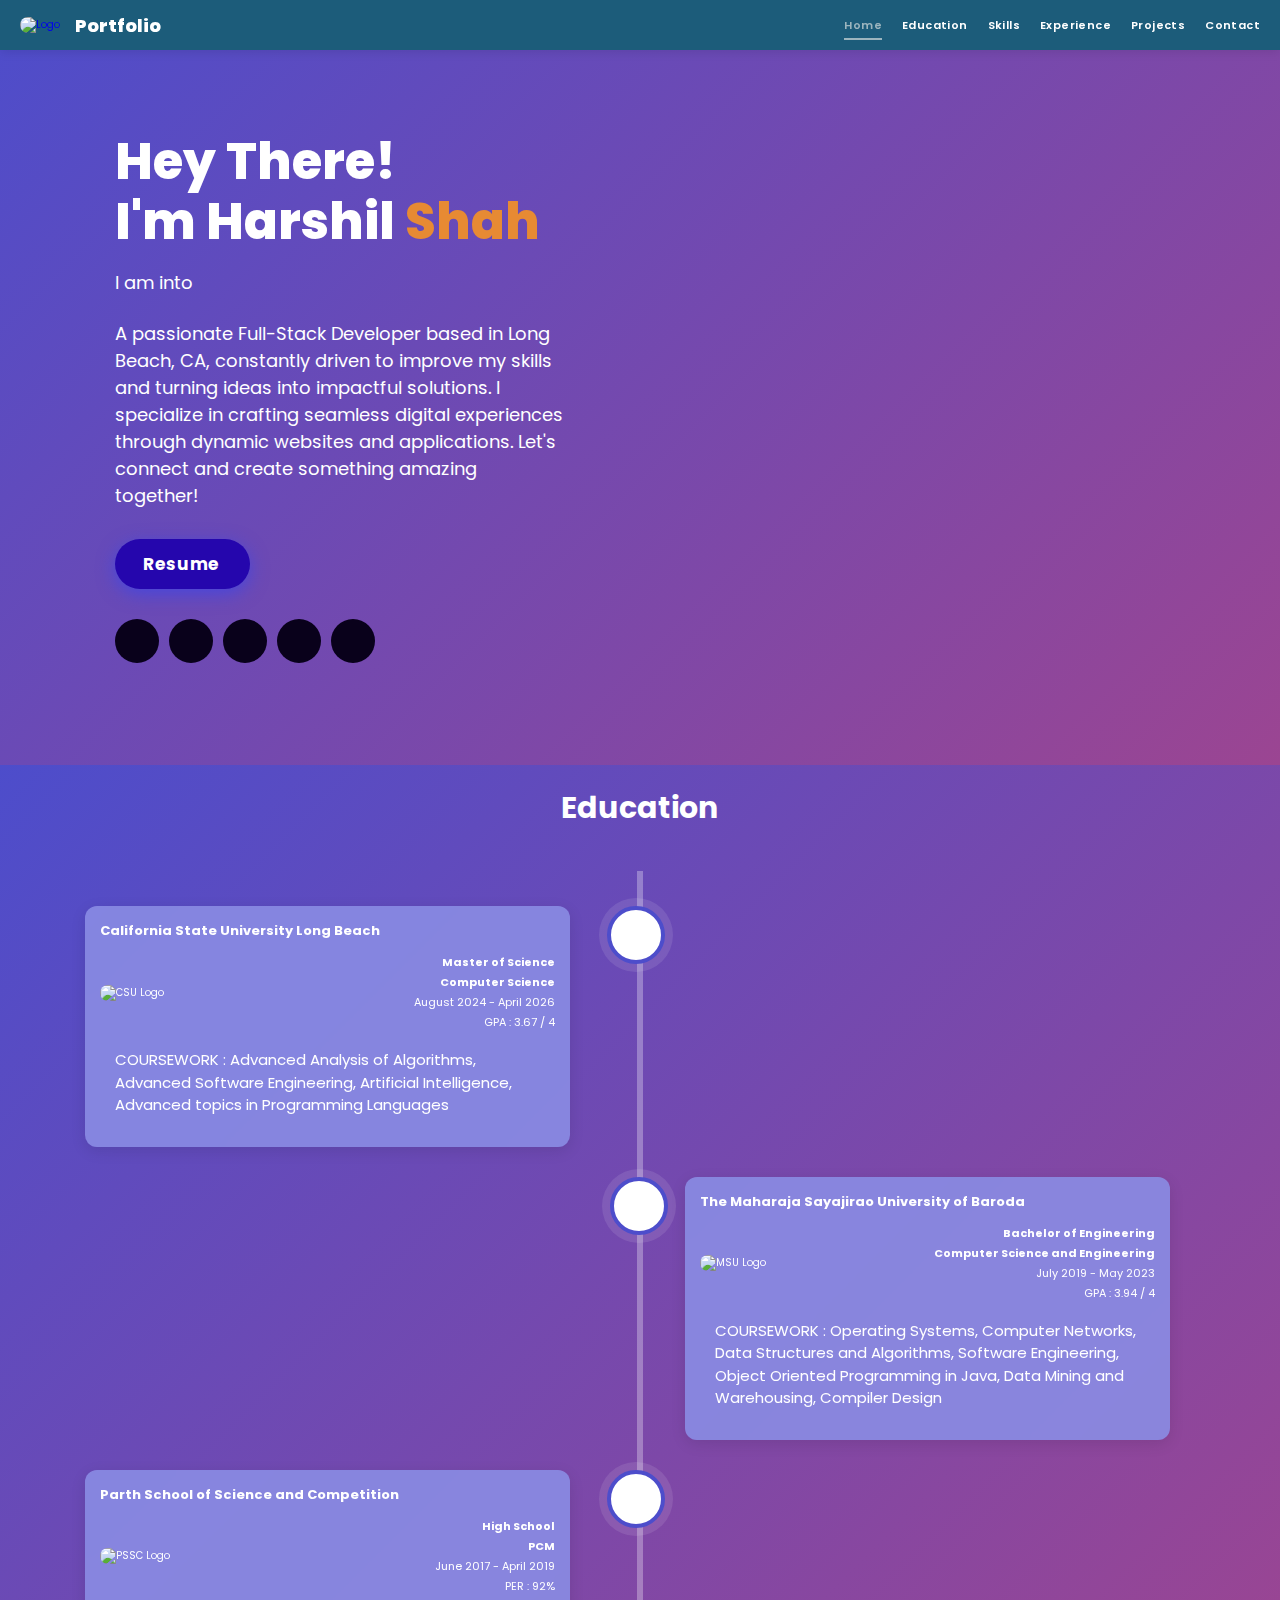
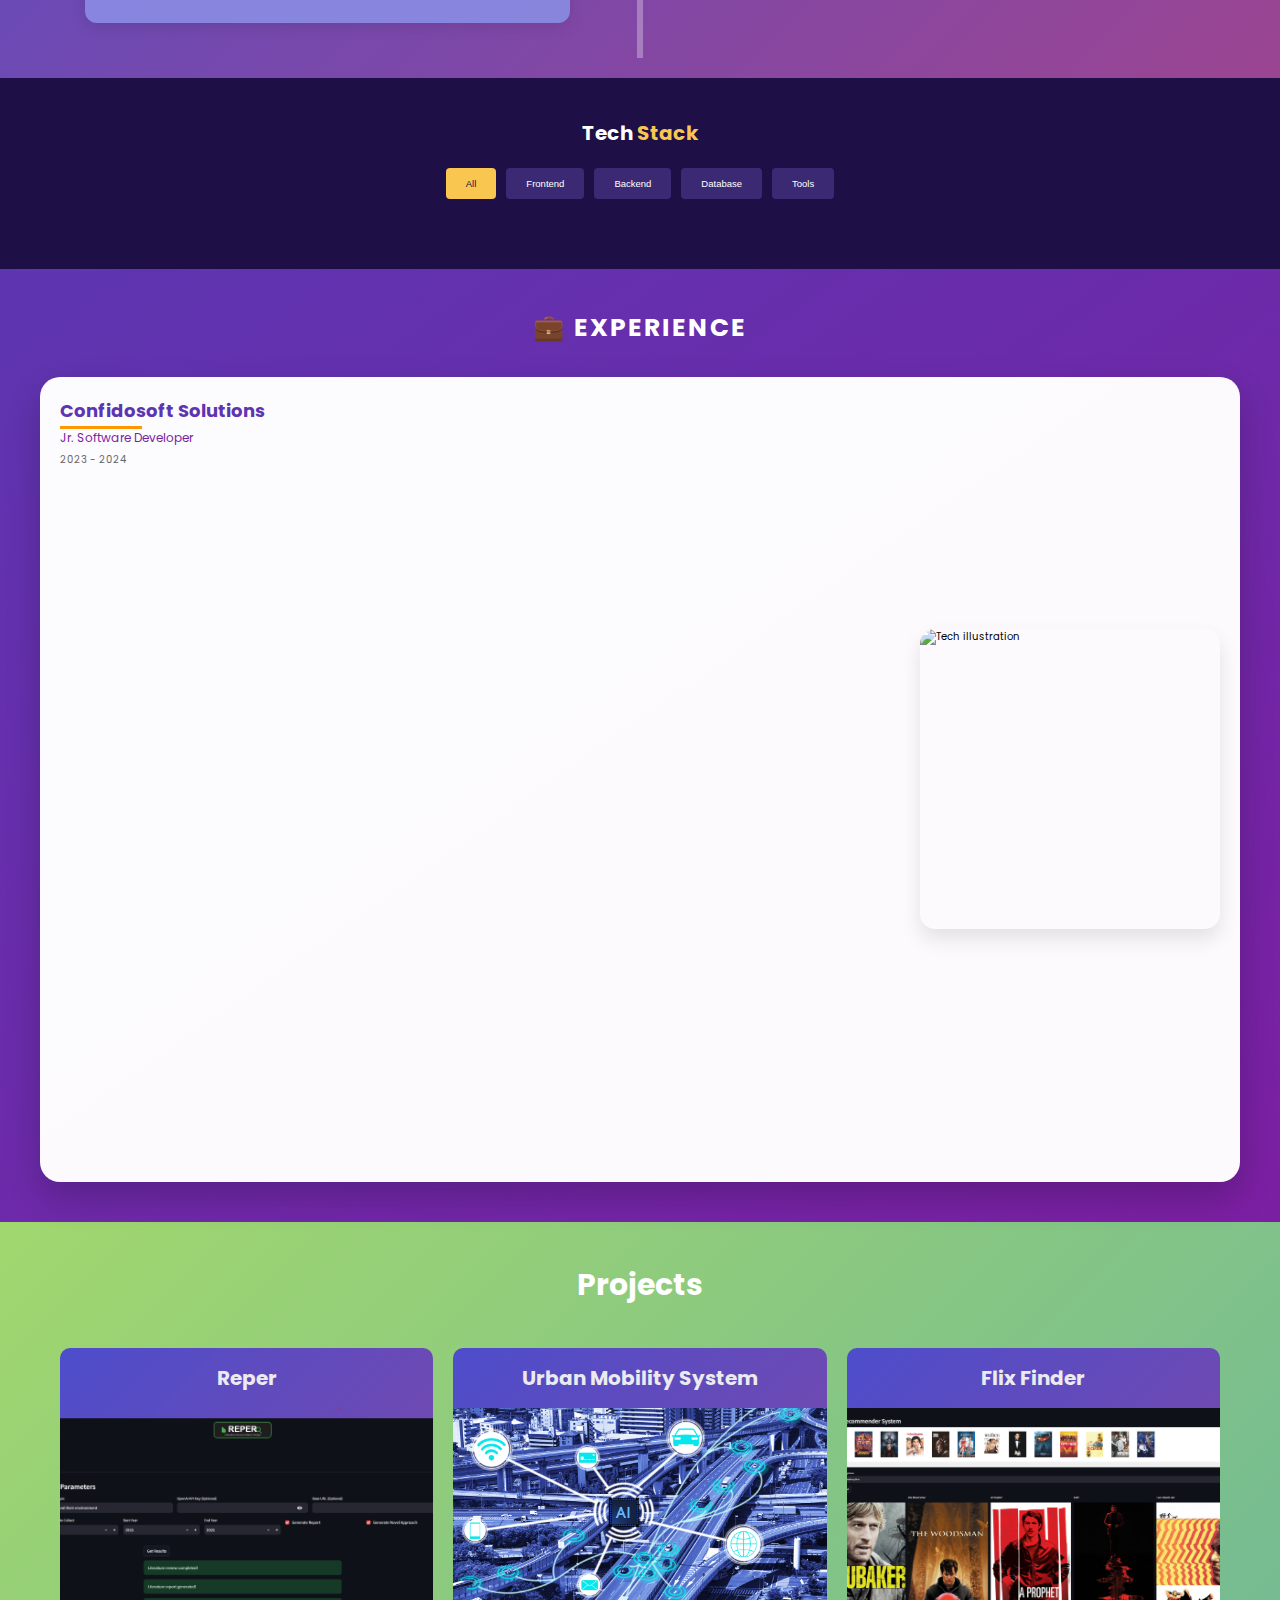
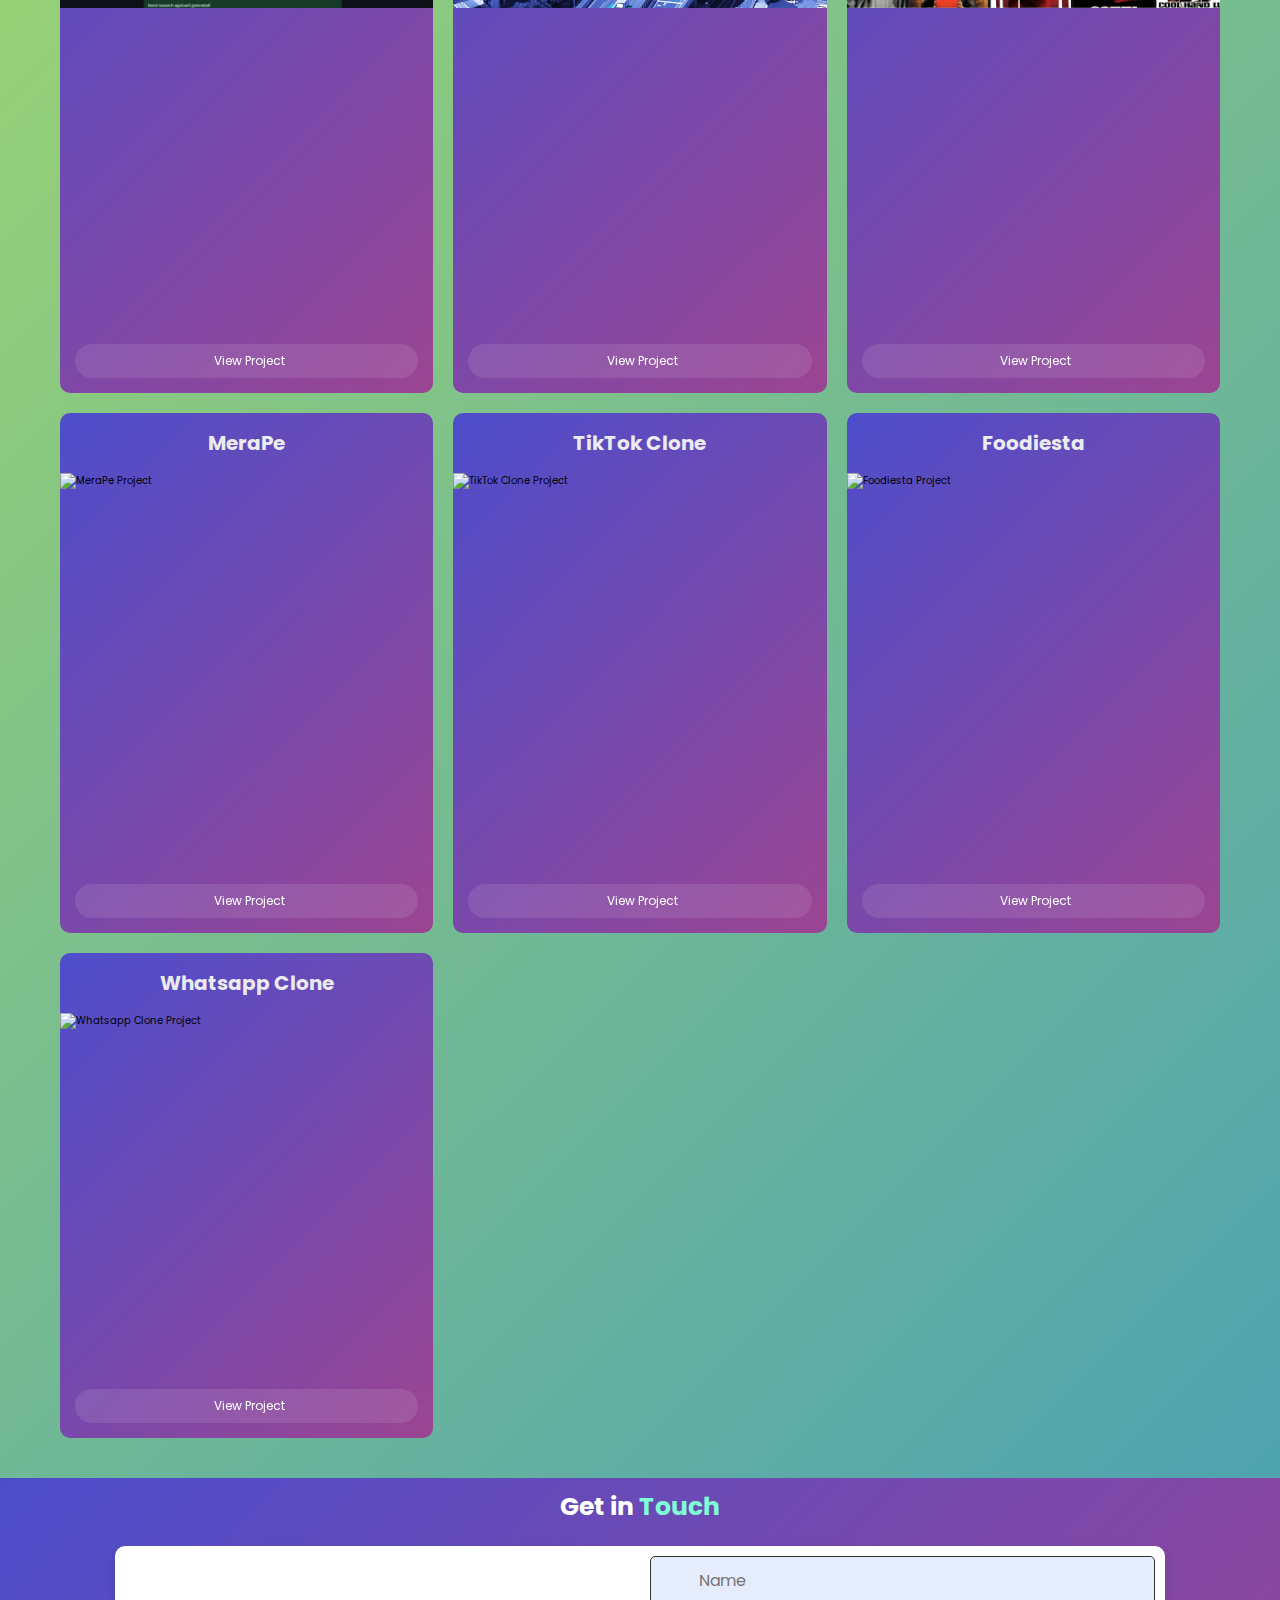
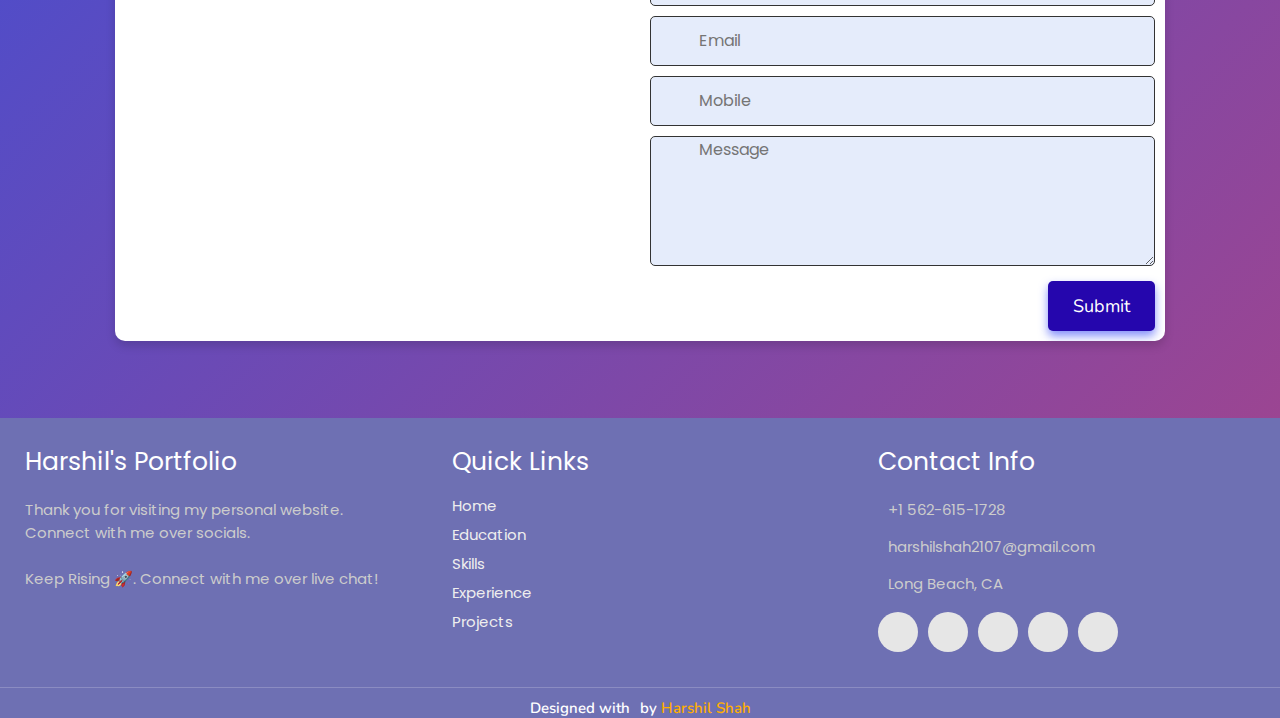
==== commit f5e085fb: "Update in experience section" ====
--- a/index.html
+++ b/index.html
@@ -196,6 +196,38 @@
             <ul class="experience-list">
               <li>
                 <div class="dot"></div>
+                <span>Built a pipeline using <span class="highlight">PyTorch</span> on GPU instances to fine-tune internal transformer architectures for text extraction tasks, 
+                  achieving a 30% reduction in false positives. </span>
+              </li>
+              <li>
+                <div class="dot"></div>
+                <span>Built robust data and <span class="highlight">ETL pipelines</span> using <span class="highlight">Python libraries</span> such as <span class="highlight">pandas</span> and <span class="highlight">SQL</span> to aggregate and preprocess 
+                  multi-source data for training and fine-tuning large language models, reducing data preparation time by 30%.</span>
+              </li>
+              <li>
+                <div class="dot"></div>
+                <span>Optimized APIs performing CRUD operations by fine-tuning <span class="highlight">SQL queries</span> with advanced techniques such as <span class="highlight">stored procedures, indexing and partitioning</span>, reducing overall execution time and cutting database query latency to enable real-time reporting and enhanced system performance.</span>
+              </li>
+              <li>
+                <div class="dot"></div>
+                <span>Designed and optimized user experiences by implementing innovative <span class="highlight">UI/UX designs</span> using <span class="highlight">SCSS, Tailwind CSS</span> focused on 
+                  accessibility and usability, blending modern aesthetics with intuitive navigation, and enhancing performance through advanced 
+                  <span class="highlight">image optimization techniques</span> such as <span class="highlight">lazy loading</span> and <span class="highlight">image compression</span> which reduced load time by 30% and drove 
+                  increase in user engagement and satisfaction.</span>
+              </li>
+              <li>
+                <div class="dot"></div>
+                <span>Developed a sports activity management platform using 
+                  <span class="highlight">Angular, PostgreSQL</span> and <span class="highlight">Python</span>, enabling real-time tracking of 
+                  player stats, attendance and performance, which improved usability for 100 plus sports teams and reduced manual data entry.</span>
+              </li>
+              <li>
+                <div class="dot"></div>
+                <span>Deployed and maintained <span class="highlight">end-to-end ML pipelines on AWS and GCP</span>, leveraging GPU-accelerated instances for training 
+                  and scalable cloud storage for data processing, thereby reducing operational costs by 30%.</span>
+              </li>
+              <li>
+                <div class="dot"></div>
                 <span>Implemented automated data extraction tools using <span class="highlight">Python</span> libraries
                   such as <span class="highlight">Tesseract</span> and <span class="highlight">PyPDF2</span>, processing
                   over <span class="highlight">10,000</span> PDFs monthly and reducing manual effort by <span
@@ -203,17 +235,23 @@
               </li>
               <li>
                 <div class="dot"></div>
-                <span>Optimized APIs performing <span class="highlight">CRUD operations</span>, simplifying complex
-                  database queries and reducing execution time by <span class="highlight">45%</span>, resulting in
-                  faster data retrieval and improved system performance.</span>
-              </li>
-              <li>
-                <div class="dot"></div>
-                <span>Developed a sports activity management platform using <span class="highlight">Angular</span>,
-                  <span class="highlight">PostgreSQL</span> and <span class="highlight">Python</span>, enabling
-                  real-time tracking of player stats, attendance and performance, which improved usability for <span
-                    class="highlight">100</span> plus sports teams and reduced manual data entry by <span
-                    class="highlight">50%</span>.</span>
+                <span>Implemented containerization strategies using <span class="highlight">Docker</span>, streamlining the deployment of over 200 microservices across 
+                  development, staging and production environments, and reducing deployment time by 20%.</span>
+              </li>
+              <li>
+                <div class="dot"></div>
+                <span>Engineered orchestration workflows with <span class="highlight">Kubernetes</span> to automate scaling and load balancing, enhancing system reliability and 
+                  reducing manual intervention by 30%.</span>
+              </li>
+              <li>
+                <div class="dot"></div>
+                <span>Integrated a robust <span class="highlight">CI/CD pipeline</span> using <span class="highlight">GitHub Actions</span> and <span class="highlight">Jenkins</span> to automate testing, building and deployments, 
+                  shortening release cycles and improving deployment consistency. </span>
+              </li>
+              <li>
+                <div class="dot"></div>
+                <span>Implemented real-time data streaming with <span class="highlight">Apache Kafka</span> to decouple services and enable scalable, event-driven processing, 
+                  reducing data latency by 35% and enhancing overall system responsiveness. </span>
               </li>
               <li>
                 <div class="dot"></div>
